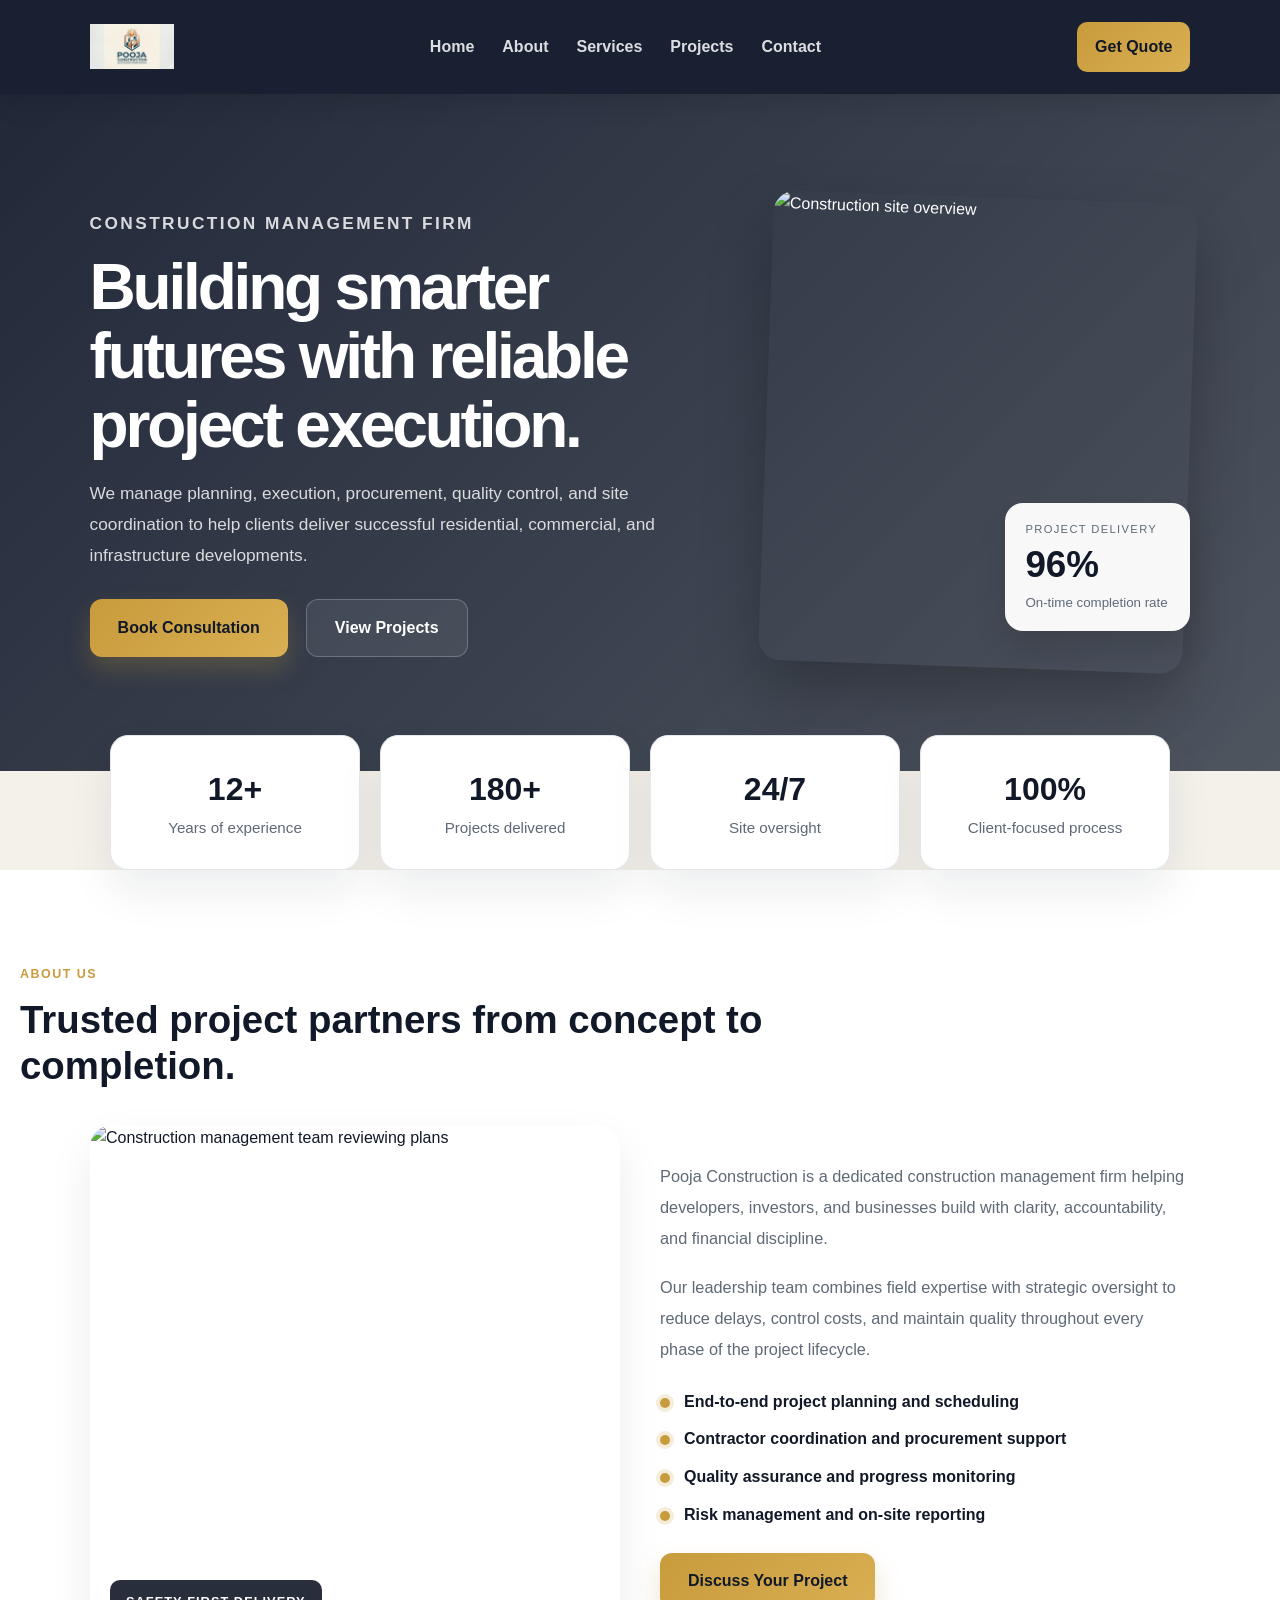
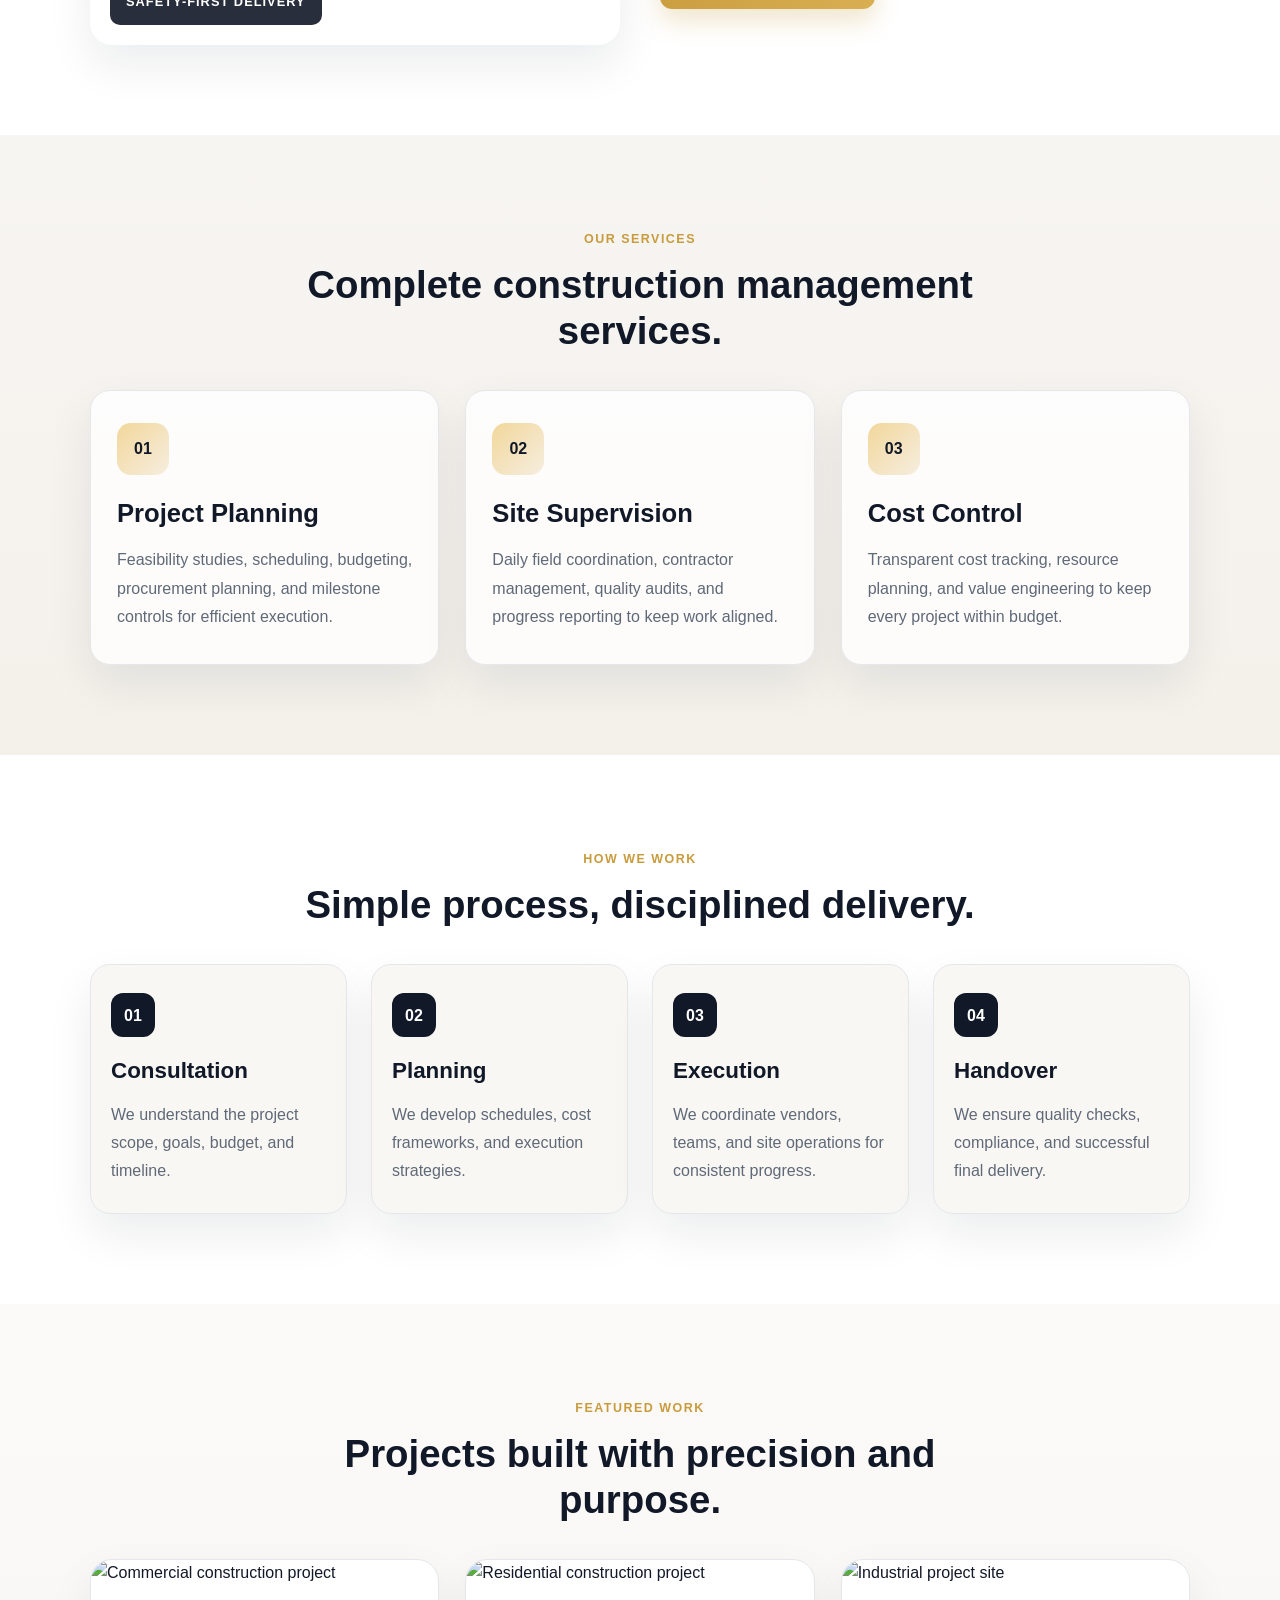
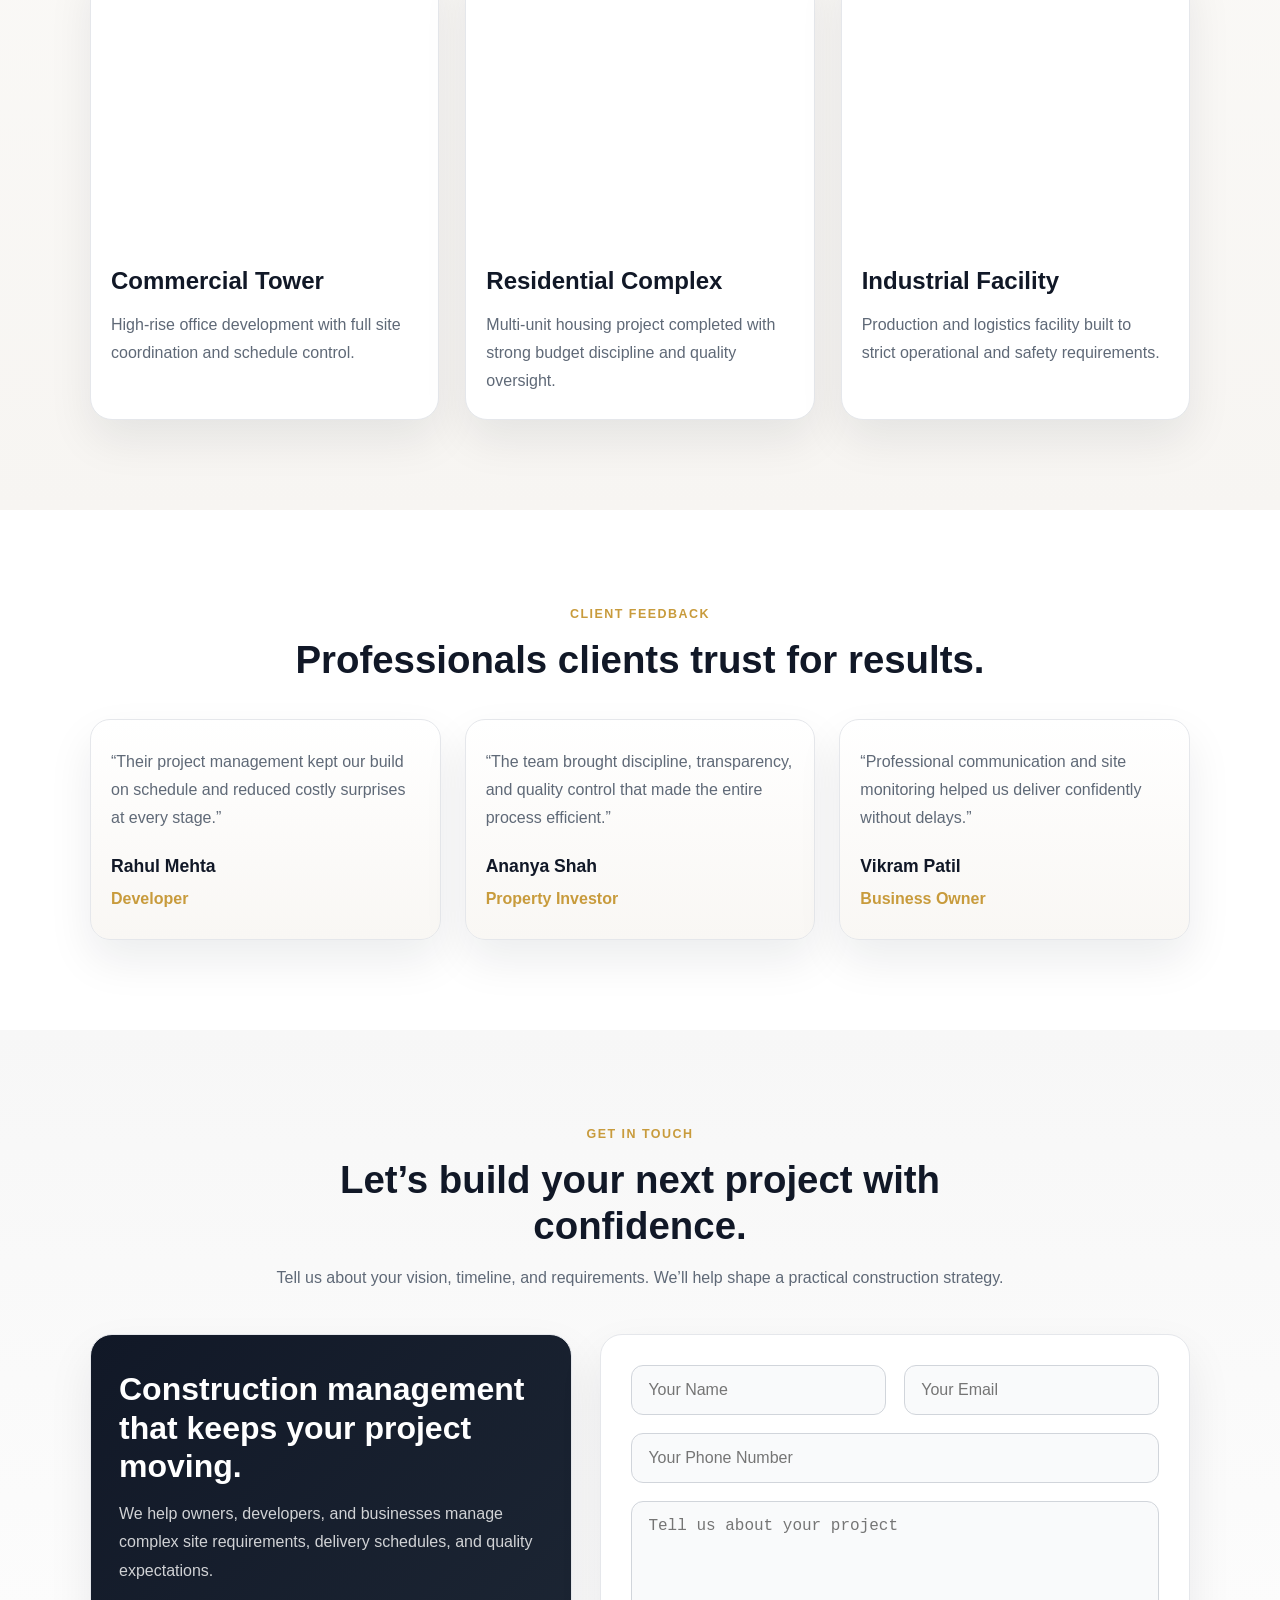
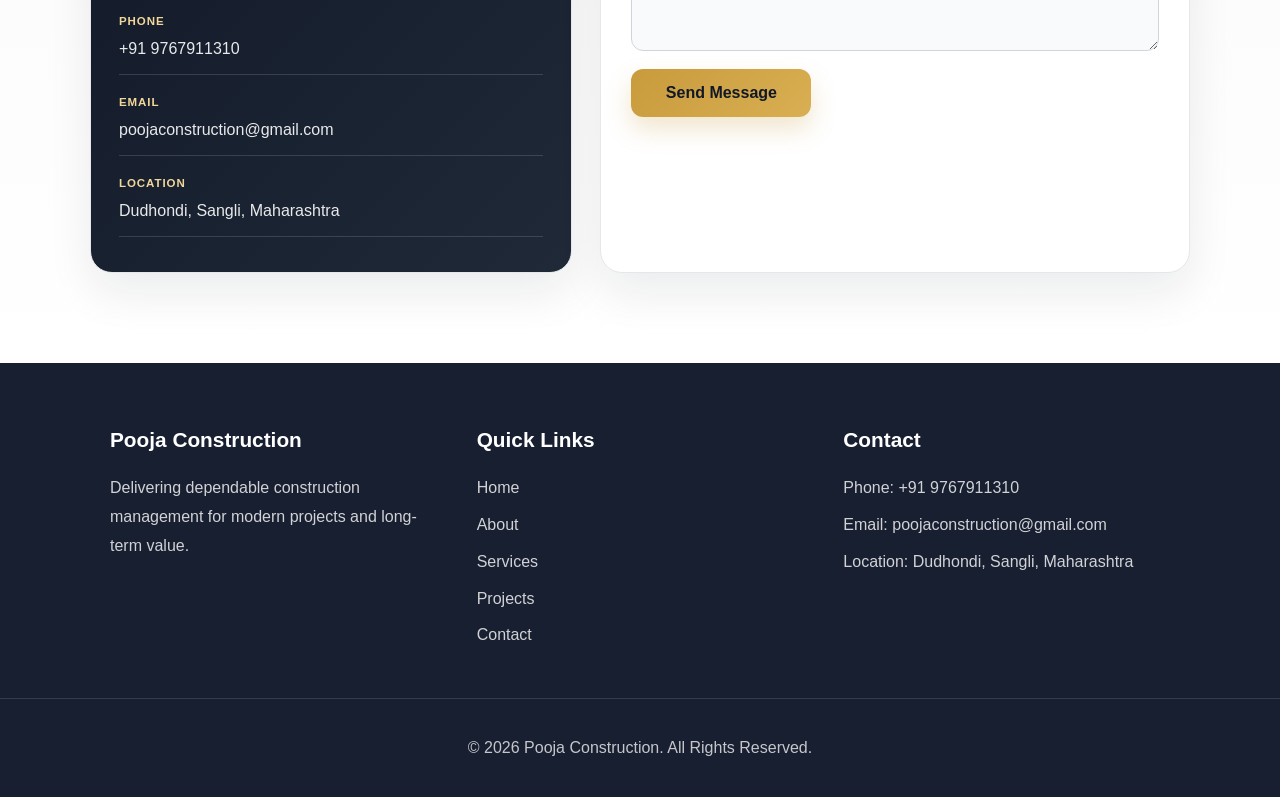
==== index.html @ 5f0987bb "intial commit" ====
<!DOCTYPE html>
<html lang="en">
<head>
    <meta charset="UTF-8">
    <meta name="viewport" content="width=device-width, initial-scale=1.0">
    <title>Pooja Construction</title>

    <link rel="stylesheet" href="css/style.css">
</head>

<body>
<header>
    <div class="logo">
    <img src="./images/logo.png" alt="Pooja Construction Logo">
</div>

    <nav>
        <a href="#home">Home</a>
        <a href="#about">About</a>  
        <a href="#services">Services</a>
        <a href="#projects">Projects</a>    
        <a href="#contact">Contact</a>
    </nav>

    <a href="#contact" class="nav-cta">Get Quote</a>
</header>

<main id="home">
    <section class="hero reveal">
        <div class="hero-content">
            <p class="eyebrow">Construction Management Firm</p>
            <h1>Building smarter futures with reliable project execution.</h1>
            <p>
                We manage planning, execution, procurement, quality control, and site coordination to help clients deliver successful residential, commercial, and infrastructure developments.
            </p>
            <div class="hero-actions">
                <a href="#contact" class="hero-button">Book Consultation</a>
                <a href="#projects" class="hero-button secondary">View Projects</a>
            </div>
        </div>

        <div class="hero-visual">
            <div class="visual-card main-card">
                <img src="https://images.unsplash.com/photo-1504307651254-35680f356dfd?auto=format&fit=crop&w=900&q=80" alt="Construction site overview">
            </div>
            <div class="visual-card floating-card">
                <span>Project Delivery</span>
                <strong>96%</strong>
                <small>On-time completion rate</small>
            </div>
        </div>
    </section>

    <section class="stats reveal">
        <div class="stat-item">
            <strong>12+</strong>
            <span>Years of experience</span>
        </div>
        <div class="stat-item">
            <strong>180+</strong>
            <span>Projects delivered</span>
        </div>
        <div class="stat-item">
            <strong>24/7</strong>
            <span>Site oversight</span>
        </div>
        <div class="stat-item">
            <strong>100%</strong>
            <span>Client-focused process</span>
        </div>
    </section>

    <section class="about reveal" id="about">
        <div class="section-heading">
            <p class="section-tag">About us</p>
            <h2>Trusted project partners from concept to completion.</h2>
        </div>

        <div class="about-grid">
            <div class="about-image">
                <img src="https://images.unsplash.com/photo-1489515217757-5fd1be406fef?auto=format&fit=crop&w=900&q=80" alt="Construction management team reviewing plans">
                <div class="badge">Safety-first delivery</div>
            </div>

            <div class="about-text">
                <p>
                    Pooja Construction is a dedicated construction management firm helping developers, investors, and businesses build with clarity, accountability, and financial discipline.
                </p>
                <p>
                    Our leadership team combines field expertise with strategic oversight to reduce delays, control costs, and maintain quality throughout every phase of the project lifecycle.
                </p>

                <ul class="feature-list">
                    <li>End-to-end project planning and scheduling</li>
                    <li>Contractor coordination and procurement support</li>
                    <li>Quality assurance and progress monitoring</li>
                    <li>Risk management and on-site reporting</li>
                </ul>

                <a href="#contact" class="about-button">Discuss Your Project</a>
            </div>
        </div>
    </section>

    <section class="services reveal" id="services">
        <div class="services-container">
            <div class="section-heading center">
                <p class="section-tag">Our services</p>
                <h2>Complete construction management services.</h2>
            </div>

            <div class="service-cards">
                <div class="service-card">
                    <div class="service-icon">01</div>
                    <h3>Project Planning</h3>
                    <p>Feasibility studies, scheduling, budgeting, procurement planning, and milestone controls for efficient execution.</p>
                </div>

                <div class="service-card">
                    <div class="service-icon">02</div>
                    <h3>Site Supervision</h3>
                    <p>Daily field coordination, contractor management, quality audits, and progress reporting to keep work aligned.</p>
                </div>

                <div class="service-card">
                    <div class="service-icon">03</div>
                    <h3>Cost Control</h3>
                    <p>Transparent cost tracking, resource planning, and value engineering to keep every project within budget.</p>
                </div>
            </div>
        </div>
    </section>

    <section class="process reveal">
        <div class="section-heading center">
            <p class="section-tag">How we work</p>
            <h2>Simple process, disciplined delivery.</h2>
        </div>

        <div class="process-grid">
            <div class="process-step">
                <span>01</span>
                <h3>Consultation</h3>
                <p>We understand the project scope, goals, budget, and timeline.</p>
            </div>
            <div class="process-step">
                <span>02</span>
                <h3>Planning</h3>
                <p>We develop schedules, cost frameworks, and execution strategies.</p>
            </div>
            <div class="process-step">
                <span>03</span>
                <h3>Execution</h3>
                <p>We coordinate vendors, teams, and site operations for consistent progress.</p>
            </div>
            <div class="process-step">
                <span>04</span>
                <h3>Handover</h3>
                <p>We ensure quality checks, compliance, and successful final delivery.</p>
            </div>
        </div>
    </section>

    <section class="projects reveal" id="projects">
        <div class="section-heading center">
            <p class="section-tag">Featured work</p>
            <h2>Projects built with precision and purpose.</h2>
        </div>

        <div class="project-grid">
            <article class="project-card">
                <img src="https://images.unsplash.com/photo-1511818966892-d7d671e672a2?auto=format&fit=crop&w=900&q=80" alt="Commercial construction project">
                <div class="project-info">
                    <h3>Commercial Tower</h3>
                    <p>High-rise office development with full site coordination and schedule control.</p>
                </div>
            </article>

            <article class="project-card">
                <img src="https://images.unsplash.com/photo-1503387762-592deb58ef4e?auto=format&fit=crop&w=900&q=80" alt="Residential construction project">
                <div class="project-info">
                    <h3>Residential Complex</h3>
                    <p>Multi-unit housing project completed with strong budget discipline and quality oversight.</p>
                </div>
            </article>

            <article class="project-card">
                <img src="https://images.unsplash.com/photo-1523217582562-09d0def993a6?auto=format&fit=crop&w=900&q=80" alt="Industrial project site">
                <div class="project-info">
                    <h3>Industrial Facility</h3>
                    <p>Production and logistics facility built to strict operational and safety requirements.</p>
                </div>
            </article>
        </div>
    </section>

    <section class="testimonials reveal">
        <div class="section-heading center">
            <p class="section-tag">Client feedback</p>
            <h2>Professionals clients trust for results.</h2>
        </div>

        <div class="testimonial-grid">
            <div class="testimonial-card">
                <p>“Their project management kept our build on schedule and reduced costly surprises at every stage.”</p>
                <h4>Rahul Mehta</h4>
                <span>Developer</span>
            </div>
            <div class="testimonial-card">
                <p>“The team brought discipline, transparency, and quality control that made the entire process efficient.”</p>
                <h4>Ananya Shah</h4>
                <span>Property Investor</span>
            </div>
            <div class="testimonial-card">
                <p>“Professional communication and site monitoring helped us deliver confidently without delays.”</p>
                <h4>Vikram Patil</h4>
                <span>Business Owner</span>
            </div>
        </div>
    </section>

    <section class="contact reveal" id="contact">
        <div class="contact-container">
            <div class="contact-header">
                <p class="section-tag">Get in touch</p>
                <h2>Let’s build your next project with confidence.</h2>
                <p class="contact-intro">
                    Tell us about your vision, timeline, and requirements. We’ll help shape a practical construction strategy.
                </p>
            </div>

            <div class="contact-wrap">
                <div class="contact-info">
                    <h3>Construction management that keeps your project moving.</h3>
                    <p>We help owners, developers, and businesses manage complex site requirements, delivery schedules, and quality expectations.</p>

                    <ul class="contact-details">
                        <li><span>Phone</span> +91 9767911310</li>
                        <li><span>Email</span> poojaconstruction@gmail.com</li>
                        <li><span>Location</span> Dudhondi, Sangli, Maharashtra</li>
                    </ul>
                </div>

                <form class="contact-form" id="contactForm">
                    <div class="field-row">
                        <input type="text" placeholder="Your Name" required>
                        <input type="email" placeholder="Your Email" required>
                    </div>

                    <input type="tel" placeholder="Your Phone Number" required>
                    <textarea placeholder="Tell us about your project" rows="6" required></textarea>
                    <button type="submit">Send Message</button>
                </form>
            </div>
        </div>
    </section>
</main>

<footer>
    <div class="footer-container">
        <div class="footer-section">
            <h3>Pooja Construction</h3>
            <p>Delivering dependable construction management for modern projects and long-term value.</p>
        </div>

        <div class="footer-section">
            <h3>Quick Links</h3>
            <a href="#home">Home</a>
            <a href="#about">About</a>
            <a href="#services">Services</a>
            <a href="#projects">Projects</a>
            <a href="#contact">Contact</a>
        </div>

        <div class="footer-section">
            <h3>Contact</h3>
            <p>Phone: +91 9767911310</p>
            <p>Email: poojaconstruction@gmail.com</p>
            <p>Location: Dudhondi, Sangli, Maharashtra</p>
        </div>
    </div>

    <div class="footer-bottom">
        <p>© 2026 Pooja Construction. All Rights Reserved.</p>
    </div>
</footer>
</body>
<script src="js/script.js"></script>
</html>
---- css/style.css ----
:root {
    --bg: #f4f1eb;
    --panel: #ffffff;
    --dark: #111827;
    --dark-2: #1f2937;
    --muted: #5f6977;
    --line: #e5e7eb;
    --gold: #c89b3c;
    --gold-soft: #f2d79b;
    --shadow: 0 20px 45px rgba(15, 23, 42, 0.08);
}

* {
    box-sizing: border-box;
}

html {
    scroll-behavior: smooth;
}

body {
    margin: 0;
    font-family: "Segoe UI", Arial, sans-serif;
    background: var(--bg);
    color: var(--dark);
    line-height: 1.6;
}

a {
    text-decoration: none;
    transition: all 0.2s ease;
}

img {
    max-width: 100%;
    display: block;
}

header {
    display: flex;
    justify-content: space-between;
    align-items: center;
    padding: 22px 7%;
    background: rgba(15, 23, 42, 0.96);
    position: sticky;
    top: 0;
    z-index: 99;
    box-shadow: 0 8px 25px rgba(0, 0, 0, 0.12);
}

.logo {
    display: flex;
    align-items: center;
    gap: 12px;
    color: #fff;
    font-size: clamp(1.2rem, 2vw, 2rem);
    font-weight: 800;
    letter-spacing: 0.04em;
}

.logo-mark {
    display: inline-flex;
    align-items: center;
    justify-content: center;
    width: 42px;
    height: 42px;
    border-radius: 12px;
    background: linear-gradient(135deg, var(--gold), #d9af53);
    color: #111827;
    font-size: 0.85rem;
    font-weight: 800;
}

nav {
    display: flex;
    align-items: center;
    gap: 28px;
}

nav a {
    color: rgba(255, 255, 255, 0.85);
    font-weight: 600;
}

nav a:hover {
    color: var(--gold-soft);
}

.nav-cta {
    display: inline-flex;
    align-items: center;
    justify-content: center;
    background: linear-gradient(135deg, var(--gold), #d9af53);
    color: #111827;
    border-radius: 10px;
    padding: 12px 18px;
    font-weight: 700;
}

main {
    padding: 0;
}

section {
    padding: 90px 20px;
}

.hero {
    display: grid;
    grid-template-columns: 1.2fr 0.8fr;
    align-items: center;
    gap: 40px;
    min-height: 620px;
    background: linear-gradient(135deg, rgba(15, 23, 42, 0.92), rgba(31, 41, 55, 0.78)),
        url("https://images.unsplash.com/photo-1504307651254-35680f356dfd?auto=format&fit=crop&w=1600&q=80") center/cover no-repeat;
    color: #fff;
    padding: 90px 7%;
}

.hero-content {
    max-width: 760px;
    padding: 24px 0;
}

.eyebrow {
    margin: 0 0 14px;
    color: var(--gold-soft);
    font-size: 0.8rem;
    font-weight: 700;
    letter-spacing: 0.14em;
    text-transform: uppercase;
}

.hero h1 {
    font-size: clamp(2.7rem, 5vw, 5rem);
    margin: 0 0 18px;
    line-height: 1.08;
    letter-spacing: -0.05em;
}

.hero p {
    font-size: 1.08rem;
    line-height: 1.8;
    color: rgba(255, 255, 255, 0.82);
    max-width: 650px;
}

.hero-actions {
    display: flex;
    flex-wrap: wrap;
    gap: 18px;
    margin-top: 28px;
}

.hero-button,
.about-button,
.contact-form button {
    display: inline-flex;
    align-items: center;
    justify-content: center;
    background: linear-gradient(135deg, var(--gold) 0%, #d9af53 100%);
    color: #111827;
    padding: 15px 28px;
    border-radius: 12px;
    font-weight: 700;
    box-shadow: 0 12px 24px rgba(200, 155, 60, 0.25);
}

.hero-button.secondary {
    background: rgba(255, 255, 255, 0.08);
    color: #fff;
    border: 1px solid rgba(255, 255, 255, 0.22);
    box-shadow: none;
}

.hero-button:hover,
.about-button:hover,
.contact-form button:hover {
    transform: translateY(-1px);
    filter: brightness(1.02);
}

.hero-visual {
    position: relative;
    min-height: 420px;
    display: flex;
    align-items: center;
    justify-content: center;
}

.visual-card {
    border-radius: 22px;
    overflow: hidden;
    box-shadow: 0 30px 60px rgba(0, 0, 0, 0.25);
}

.main-card {
    width: min(100%, 480px);
    transform: rotate(2deg);
}

.main-card img {
    height: 470px;
    width: 100%;
    object-fit: cover;
}

.floating-card {
    position: absolute;
    right: 0;
    bottom: 36px;
    background: rgba(255, 255, 255, 0.96);
    color: var(--dark);
    padding: 18px 20px;
    border-radius: 18px;
    display: flex;
    flex-direction: column;
    min-width: 185px;
    box-shadow: 0 20px 30px rgba(0, 0, 0, 0.12);
}

.floating-card span {
    font-size: 0.7rem;
    text-transform: uppercase;
    letter-spacing: 0.12em;
    color: var(--muted);
}

.floating-card strong {
    font-size: 2.3rem;
    line-height: 1;
    margin: 8px 0;
}

.floating-card small {
    color: var(--muted);
}

.stats {
    display: grid;
    grid-template-columns: repeat(4, minmax(0, 1fr));
    gap: 20px;
    max-width: 1100px;
    margin: -36px auto 0;
    padding: 0 20px;
    position: relative;
    z-index: 1;
}

.stat-item {
    background: #fff;
    border: 1px solid var(--line);
    border-radius: 18px;
    padding: 28px 18px;
    text-align: center;
    box-shadow: var(--shadow);
}

.stat-item strong {
    display: block;
    font-size: 2rem;
    color: var(--dark);
}

.stat-item span {
    color: var(--muted);
    font-size: 0.95rem;
}

.section-heading {
    max-width: 760px;
    margin-bottom: 36px;
}

.section-heading.center {
    margin-left: auto;
    margin-right: auto;
    text-align: center;
}

.section-tag {
    display: inline-block;
    margin: 0 0 12px;
    color: var(--gold);
    font-size: 0.78rem;
    letter-spacing: 0.12em;
    text-transform: uppercase;
    font-weight: 700;
}

.section-heading h2,
.about h2,
.services h2,
.contact h2 {
    font-size: clamp(2rem, 3vw, 3rem);
    margin: 0;
    line-height: 1.2;
}

.about {
    background: #fff;
}

.about-grid {
    max-width: 1100px;
    margin: auto;
    display: grid;
    grid-template-columns: 1fr 1fr;
    gap: 40px;
    align-items: center;
}

.about-image {
    position: relative;
}

.about-image img {
    height: 520px;
    width: 100%;
    object-fit: cover;
    border-radius: 22px;
    box-shadow: var(--shadow);
}

.badge {
    position: absolute;
    left: 20px;
    bottom: 20px;
    background: rgba(17, 24, 39, 0.9);
    color: #fff;
    padding: 12px 16px;
    border-radius: 10px;
    font-size: 0.8rem;
    font-weight: 700;
    letter-spacing: 0.08em;
    text-transform: uppercase;
}

.about-text p {
    color: var(--muted);
    font-size: 1.02rem;
    line-height: 1.9;
    margin: 0 0 18px;
}

.feature-list {
    list-style: none;
    padding: 0;
    margin: 24px 0 26px;
    display: grid;
    gap: 12px;
}

.feature-list li {
    position: relative;
    padding-left: 24px;
    color: var(--dark);
    font-weight: 600;
}

.feature-list li::before {
    content: "";
    position: absolute;
    left: 0;
    top: 9px;
    width: 10px;
    height: 10px;
    border-radius: 50%;
    background: var(--gold);
    box-shadow: 0 0 0 4px rgba(200, 155, 60, 0.18);
}

.services {
    background: linear-gradient(180deg, #f7f5f2 0%, #f4f1eb 100%);
}

.services-container {
    max-width: 1100px;
    margin: auto;
}

.service-cards {
    display: grid;
    grid-template-columns: repeat(3, minmax(0, 1fr));
    gap: 26px;
    margin-top: 28px;
}

.service-card {
    background: rgba(255, 255, 255, 0.8);
    padding: 32px 26px;
    border: 1px solid var(--line);
    border-radius: 20px;
    box-shadow: var(--shadow);
    transition: transform 0.25s ease, box-shadow 0.25s ease;
}

.service-card:hover {
    transform: translateY(-6px);
    box-shadow: 0 24px 38px rgba(17, 24, 39, 0.12);
}

.service-icon {
    display: inline-flex;
    align-items: center;
    justify-content: center;
    width: 52px;
    height: 52px;
    border-radius: 14px;
    background: linear-gradient(135deg, var(--gold-soft), rgba(200, 155, 60, 0.15));
    color: var(--dark);
    font-weight: 800;
    margin-bottom: 18px;
}

.service-card h3 {
    font-size: 1.6rem;
    margin: 0 0 12px;
}

.service-card p {
    margin: 0;
    color: var(--muted);
    line-height: 1.8;
}

.process,
.testimonials {
    background: #fff;
}

.process-grid,
.testimonial-grid {
    max-width: 1100px;
    margin: 0 auto;
    display: grid;
    grid-template-columns: repeat(4, minmax(0, 1fr));
    gap: 24px;
}

.process-step,
.testimonial-card {
    background: #f9f7f4;
    border: 1px solid var(--line);
    border-radius: 20px;
    padding: 28px 20px;
    box-shadow: var(--shadow);
}

.process-step span {
    display: inline-flex;
    width: 44px;
    height: 44px;
    border-radius: 12px;
    align-items: center;
    justify-content: center;
    background: var(--dark);
    color: #fff;
    font-weight: 800;
    margin-bottom: 16px;
}

.process-step h3 {
    margin: 0 0 12px;
    font-size: 1.4rem;
}

.process-step p,
.testimonial-card p,
.project-info p {
    margin: 0;
    color: var(--muted);
    line-height: 1.75;
}

.projects {
    background: linear-gradient(180deg, #fbfaf8 0%, #f7f5f2 100%);
}

.project-grid {
    max-width: 1100px;
    margin: 0 auto;
    display: grid;
    grid-template-columns: repeat(3, minmax(0, 1fr));
    gap: 26px;
}

.project-card {
    overflow: hidden;
    background: #fff;
    border-radius: 22px;
    border: 1px solid var(--line);
    box-shadow: var(--shadow);
}

.project-card img {
    width: 100%;
    height: 280px;
    object-fit: cover;
}

.project-info {
    padding: 22px 20px 24px;
}

.project-info h3 {
    margin: 0 0 10px;
    font-size: 1.5rem;
}

.testimonial-grid {
    grid-template-columns: repeat(3, minmax(0, 1fr));
}

.testimonial-card {
    background: linear-gradient(180deg, #fff 0%, #f9f7f4 100%);
}

.testimonial-card h4 {
    margin: 20px 0 6px;
    font-size: 1.1rem;
}

.testimonial-card span {
    color: var(--gold);
    font-weight: 700;
}

.contact {
    background: linear-gradient(180deg, #f7f7f7 0%, #ffffff 100%);
}

.contact-container {
    max-width: 1100px;
    margin: auto;
}

.contact-header {
    text-align: center;
    max-width: 760px;
    margin: 0 auto 42px;
}

.contact-intro {
    color: var(--muted);
    line-height: 1.8;
    margin-top: 14px;
}

.contact-wrap {
    display: grid;
    grid-template-columns: 0.9fr 1.1fr;
    gap: 28px;
    align-items: stretch;
}

.contact-info,
.contact-form {
    background: var(--panel);
    border: 1px solid var(--line);
    border-radius: 22px;
    box-shadow: var(--shadow);
}

.contact-info {
    padding: 35px 28px;
    background: linear-gradient(135deg, var(--dark) 0%, var(--dark-2) 100%);
    color: #fff;
}

.contact-info h3 {
    margin: 0 0 14px;
    font-size: 2rem;
    line-height: 1.2;
}

.contact-info p {
    color: rgba(255, 255, 255, 0.8);
    line-height: 1.8;
    margin: 0 0 26px;
}

.contact-details {
    list-style: none;
    padding: 0;
    margin: 0;
    display: flex;
    flex-direction: column;
    gap: 18px;
}

.contact-details li {
    display: flex;
    flex-direction: column;
    gap: 6px;
    padding-bottom: 12px;
    border-bottom: 1px solid rgba(255, 255, 255, 0.14);
    color: rgba(255, 255, 255, 0.9);
}

.contact-details span {
    font-size: 0.72rem;
    letter-spacing: 0.08em;
    text-transform: uppercase;
    color: var(--gold-soft);
    font-weight: 700;
}

.contact-form {
    display: flex;
    flex-direction: column;
    gap: 18px;
    padding: 30px;
}

.field-row {
    display: grid;
    grid-template-columns: repeat(2, minmax(0, 1fr));
    gap: 18px;
}

.contact-form input,
.contact-form textarea {
    width: 100%;
    padding: 15px 16px;
    border: 1px solid #d1d5db;
    border-radius: 12px;
    font-size: 1rem;
    background: #f9fafb;
    color: var(--dark);
    transition: border-color 0.2s ease, box-shadow 0.2s ease;
}

.contact-form input:focus,
.contact-form textarea:focus {
    outline: none;
    border-color: var(--gold);
    box-shadow: 0 0 0 4px rgba(200, 155, 60, 0.12);
    background:#fff;
}

.contact-form textarea {
    min-height: 150px;
    resize: vertical;
}

.contact-form button {
    width: fit-content;
    min-width: 180px;
    border: none;
    cursor: pointer;
    font-size: 1rem;
}

footer {
    background: rgba(15, 23, 42, 0.96);
    color: #fff;
    padding-top: 60px;
}

.footer-container {
    max-width: 1100px;
    margin: auto;
    padding: 0 20px 40px;
    display: flex;
    justify-content: space-between;
    gap: 40px;
}

.footer-section {
    flex: 1;
}

.footer-section h3 {
    margin: 0 0 18px;
    font-size: 1.3rem;
}

.footer-section p,
.footer-section a {
    color: rgba(255, 255, 255, 0.8);
    line-height: 1.8;
    margin: 0 0 8px;
}

.footer-section a {
    display: block;
}

.footer-section a:hover {
    color: var(--gold-soft);
}

.footer-bottom {
    text-align: center;
    border-top: 1px solid rgba(255, 255, 255, 0.12);
    padding: 20px 15px;
    color: rgba(255, 255, 255, 0.75);
}

.logo img {
    width: 170px;
    height: auto;
    display: block;
}

.page-hero {
    min-height: 440px;
    display: flex;
    align-items: center;
    justify-content: center;
    text-align: center;
    padding: 90px 20px;
    background: linear-gradient(135deg, rgba(15, 23, 42, 0.9), rgba(31, 41, 55, 0.8)),
        url("https://images.unsplash.com/photo-1504307651254-35680f356dfd?auto=format&fit=crop&w=1600&q=80") center/cover no-repeat;
    color: #fff;
}

.page-hero-content {
    max-width: 760px;
}

.page-hero-content h1 {
    font-size: clamp(2.3rem, 4vw, 4rem);
    line-height: 1.12;
    margin: 0 0 16px;
}

.page-hero-content p {
    color: rgba(255, 255, 255, 0.8);
    font-size: 1.05rem;
    line-height: 1.8;
}

.page-section {
    padding: 90px 20px;
    background: #fff;
}

.alt-section {
    background: linear-gradient(180deg, #f7f5f2 0%, #f4f1eb 100%);
}

.page-grid {
    max-width: 1100px;
    margin: 0 auto;
    display: grid;
    grid-template-columns: 1fr 1fr;
    gap: 40px;
    align-items: center;
}

.page-image-wrap img {
    width: 100%;
    height: 480px;
    object-fit: cover;
    border-radius: 22px;
    box-shadow: var(--shadow);
}

.page-copy h2 {
    font-size: clamp(2rem, 3vw, 2.8rem);
    margin: 0 0 16px;
}

.page-copy p {
    color: var(--muted);
    line-height: 1.8;
    margin-bottom: 20px;
}

.value-grid {
    max-width: 1100px;
    margin: 0 auto;
    display: grid;
    grid-template-columns: repeat(4, minmax(0, 1fr));
    gap: 24px;
}

.value-card {
    background: rgba(255, 255, 255, 0.9);
    border: 1px solid var(--line);
    border-radius: 18px;
    padding: 28px 20px;
    box-shadow: var(--shadow);
}

.value-card h3 {
    margin-top: 0;
    margin-bottom: 12px;
    font-size: 1.4rem;
}

.value-card p {
    margin: 0;
    color: var(--muted);
    line-height: 1.8;
}

.mission-box {
    max-width: 900px;
    margin: 0 auto;
    background: #f9f7f4;
    border: 1px solid var(--line);
    border-radius: 20px;
    padding: 30px 24px;
    box-shadow: var(--shadow);
}

.mission-box p {
    margin: 0;
    color: var(--muted);
    line-height: 1.9;
    font-size: 1.05rem;
}

.service-page-cards {
    grid-template-columns: repeat(3, minmax(0, 1fr));
}

.contact-page-wrap {
    max-width: 1100px;
    margin: 0 auto;
}

.reveal {
    opacity: 0;
    transform: translateY(24px);
    transition: opacity 0.7s ease, transform 0.7s ease;
}

.reveal.visible {
    opacity: 1;
    transform: translateY(0);
}

@media (max-width: 1000px) {
    .hero {
        grid-template-columns: 1fr;
        text-align: center;
    }

    .hero-content {
        margin: 0 auto;
    }

    .hero-actions {
        justify-content: center;
    }

    .stats,
    .process-grid,
    .project-grid,
    .testimonial-grid,
    .service-cards,
    .about-grid,
    .contact-wrap {
        grid-template-columns: 1fr 1fr;
    }
}

@media (max-width: 768px) {
    header {
        flex-wrap: wrap;
        justify-content: center;
        gap: 14px;
        padding: 18px 20px;
    }

    nav {
        flex-wrap: wrap;
        justify-content: center;
        gap: 12px 18px;
    }

    .hero {
        min-height: 480px;
        padding-top: 70px;
        padding-bottom: 70px;
    }

    .main-card img {
        height: 340px;
    }

    .stats,
    .process-grid,
    .project-grid,
    .testimonial-grid,
    .service-cards,
    .about-grid,
    .contact-wrap,
    .field-row {
        grid-template-columns: 1fr;
    }

    .contact-info,
    .contact-form {
        padding: 22px 18px;
    }

    .footer-container {
        flex-direction: column;
        text-align: center;
    }
}
.logo img {
    height: 45px;
    width: auto;
    display: block;
}
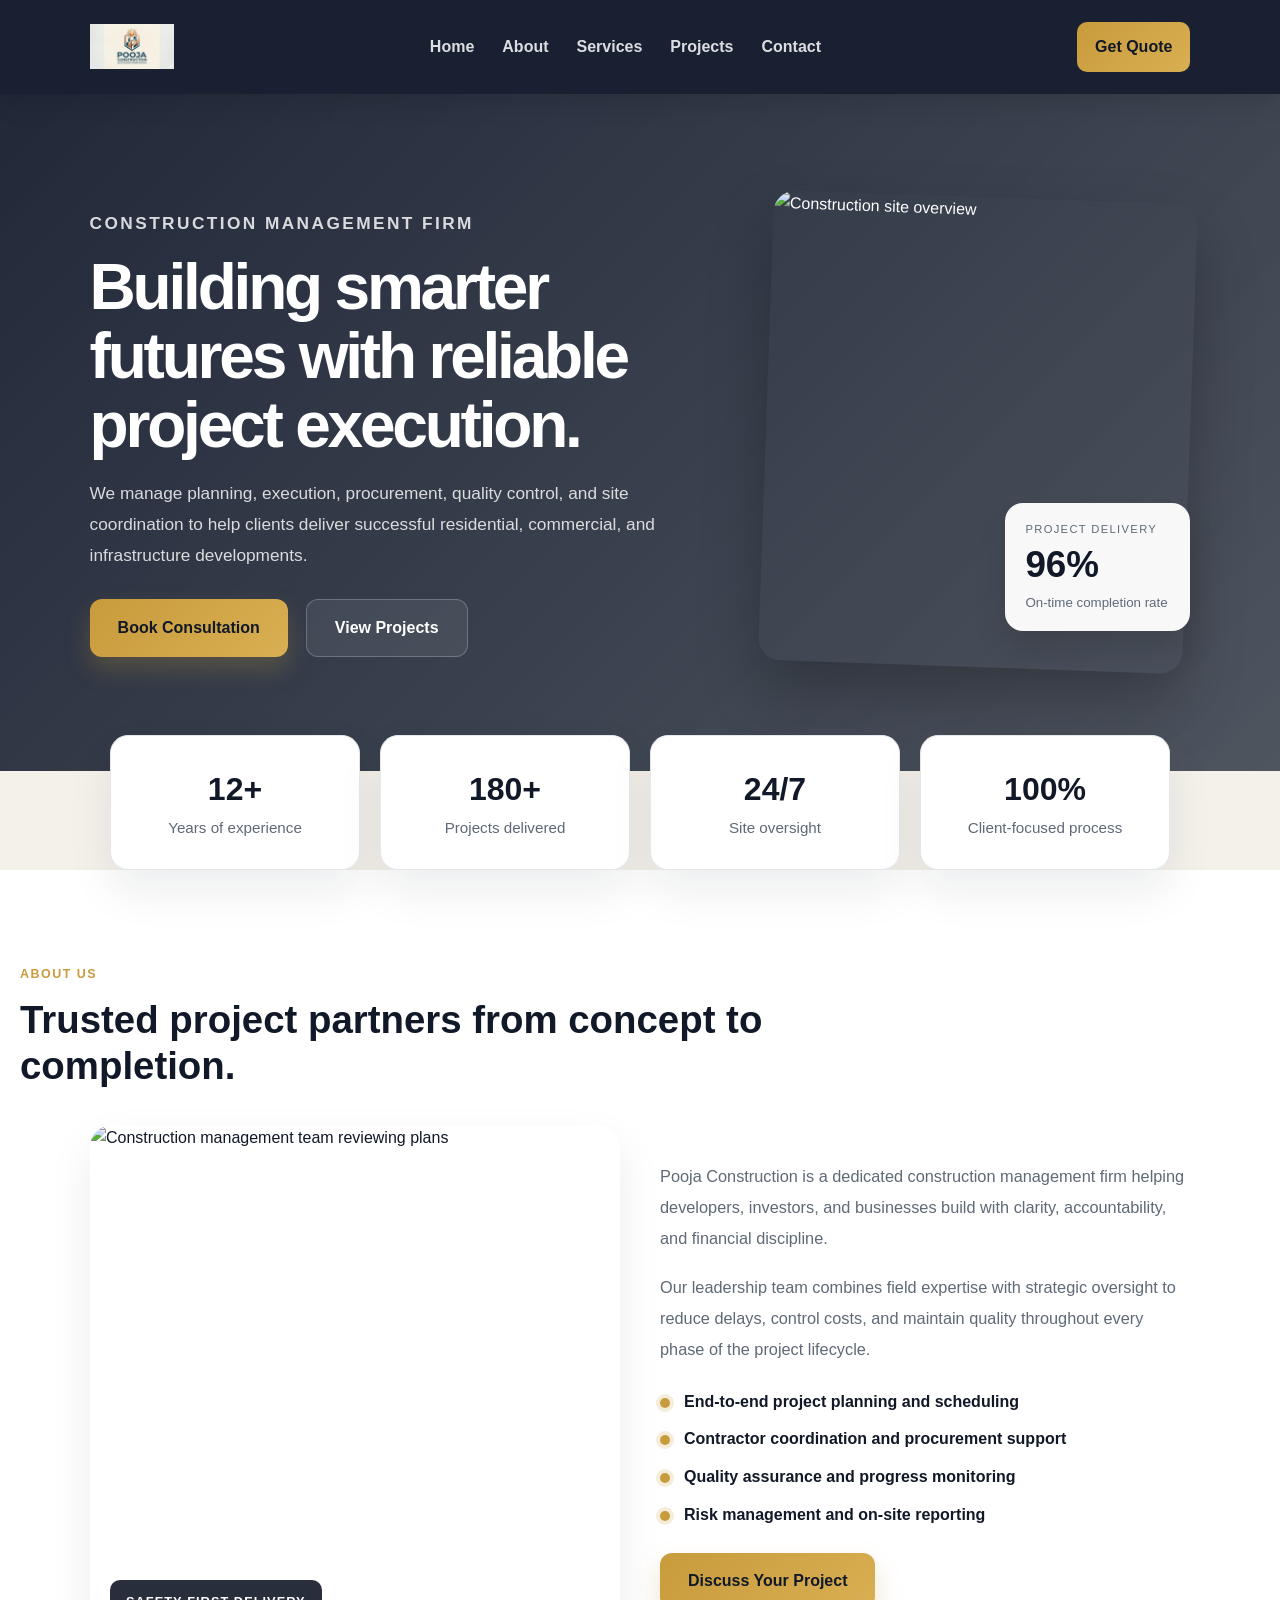
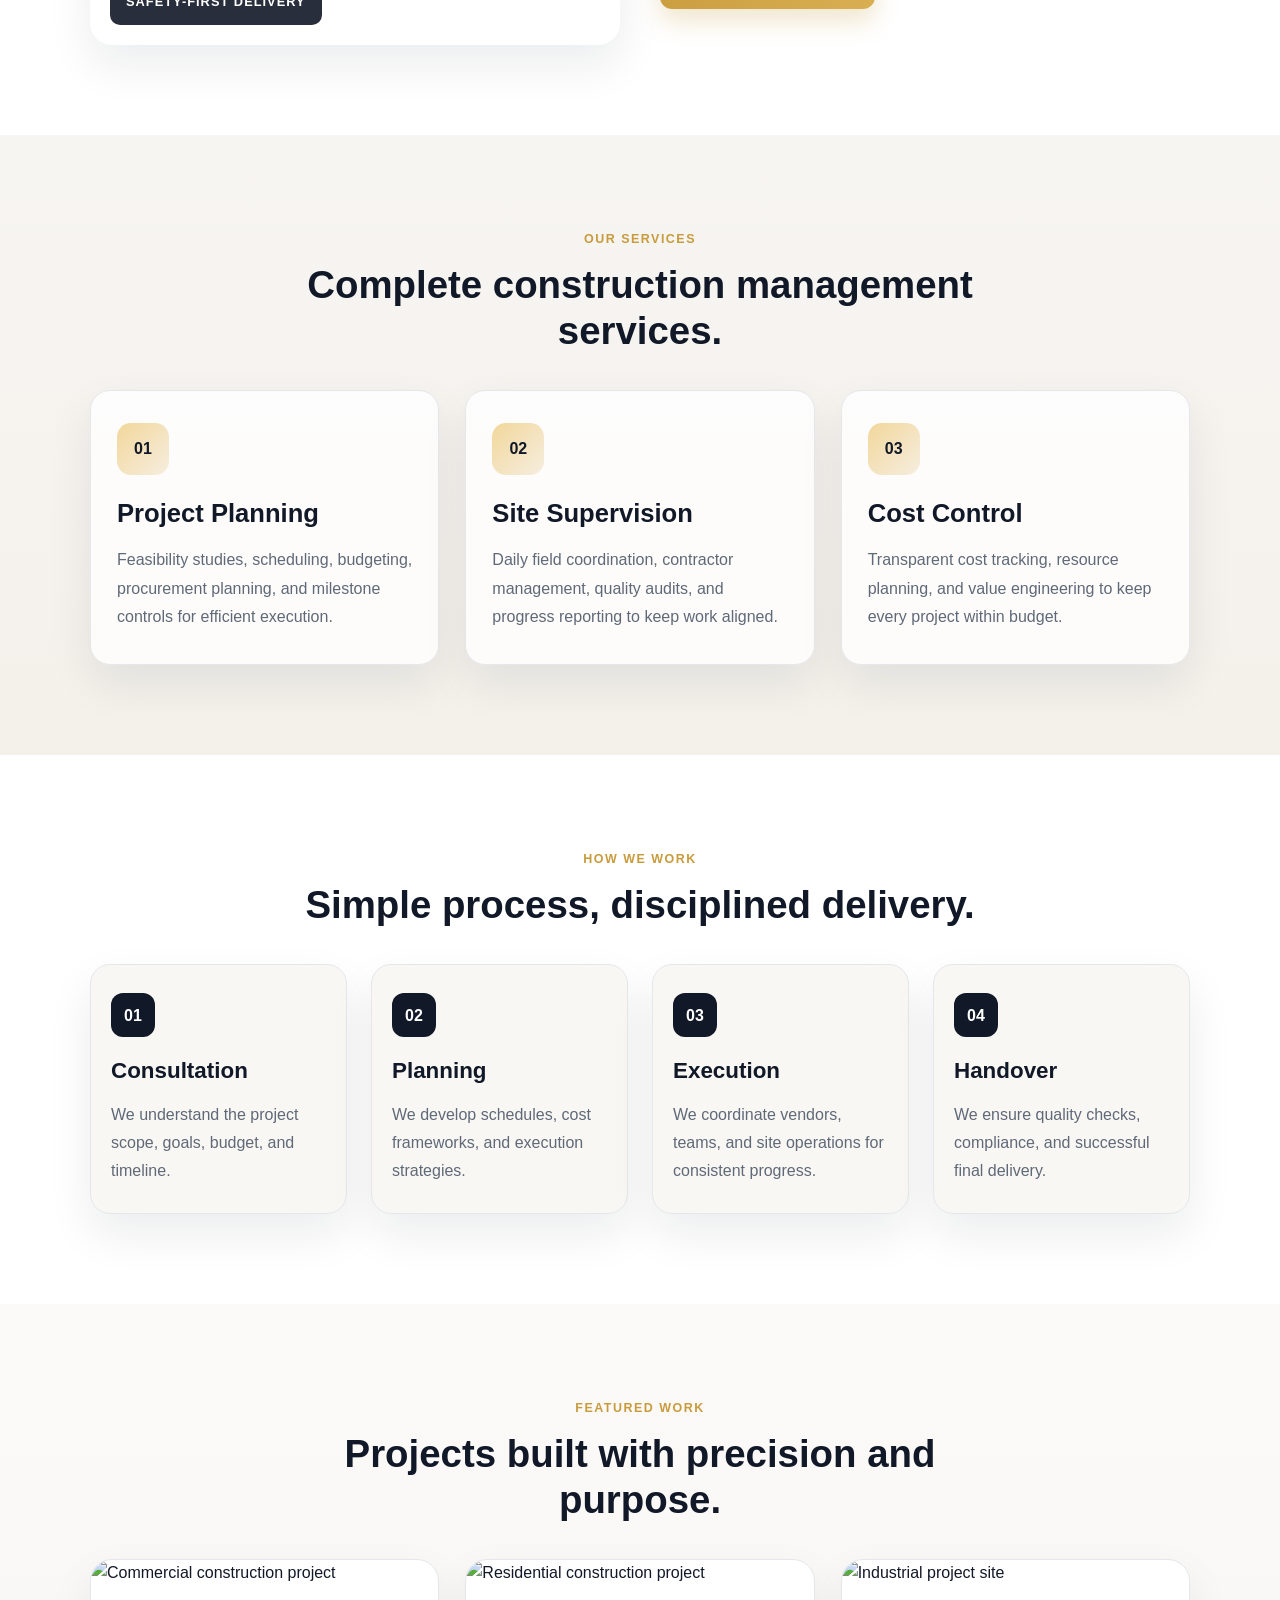
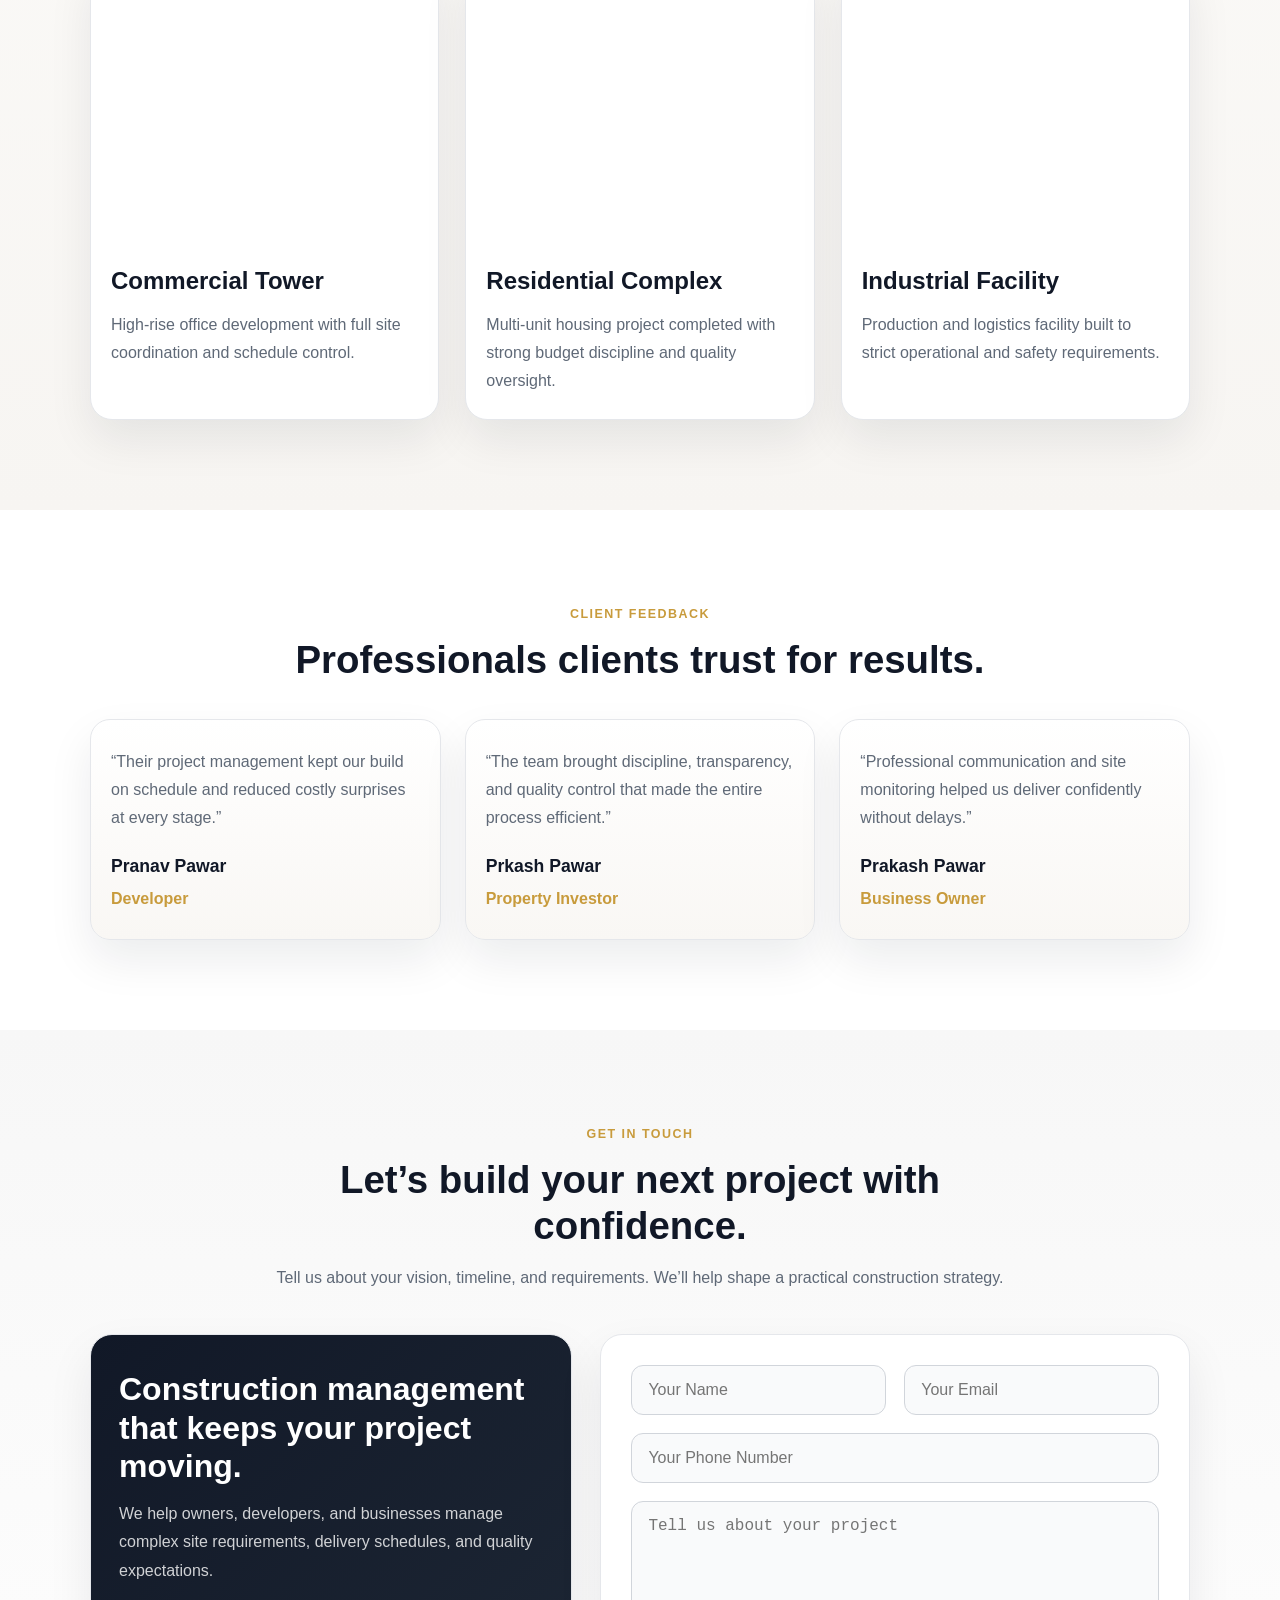
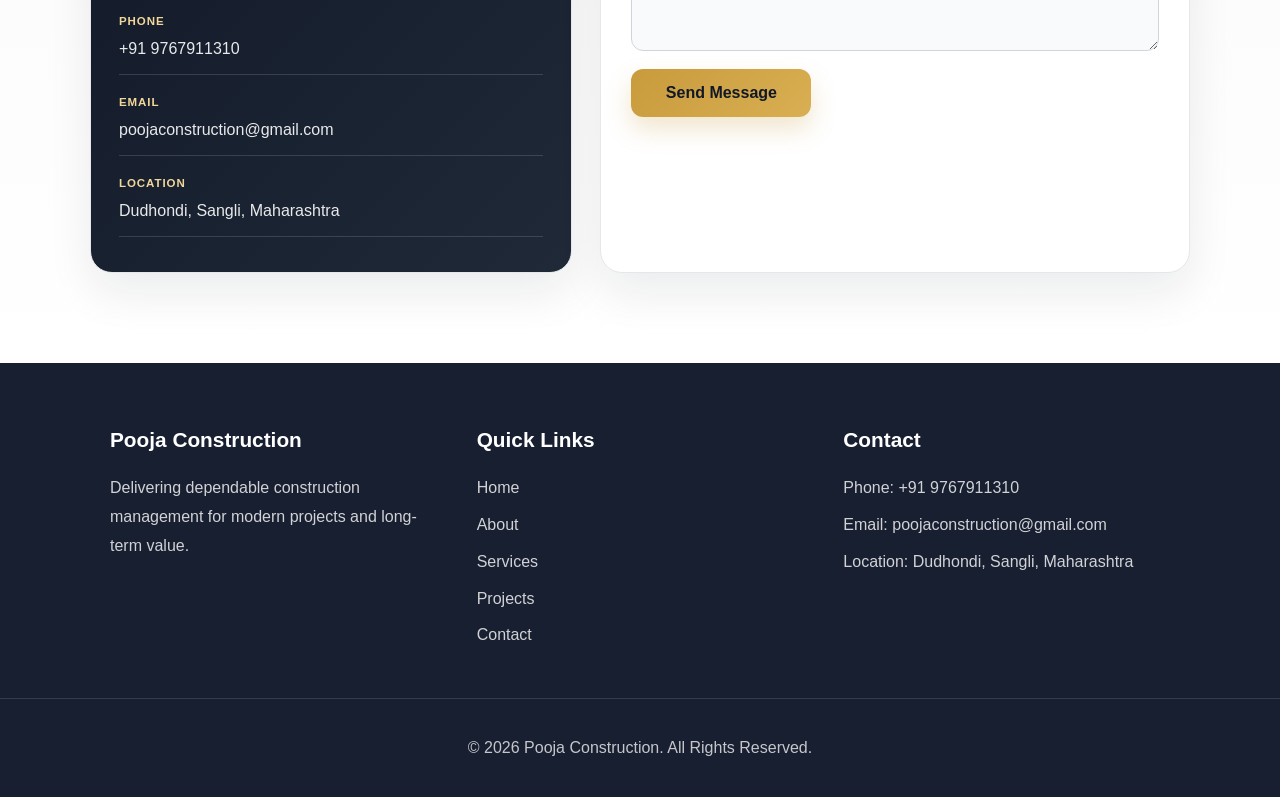
==== commit d43578be: "Merge branch 'main' of https://github.com/amol82/Pooja-Construction" ====
--- a/index.html
+++ b/index.html
@@ -5,6 +5,7 @@
     <meta name="viewport" content="width=device-width, initial-scale=1.0">
     <title>Pooja Construction</title>
 
+    <link rel="icon" href="./images/logo.png" type="image/png">
     <link rel="stylesheet" href="css/style.css">
 </head>
 
@@ -203,17 +204,17 @@
         <div class="testimonial-grid">
             <div class="testimonial-card">
                 <p>“Their project management kept our build on schedule and reduced costly surprises at every stage.”</p>
-                <h4>Rahul Mehta</h4>
+                <h4>Pranav Pawar</h4>
                 <span>Developer</span>
             </div>
             <div class="testimonial-card">
                 <p>“The team brought discipline, transparency, and quality control that made the entire process efficient.”</p>
-                <h4>Ananya Shah</h4>
+                <h4>Prkash Pawar</h4>
                 <span>Property Investor</span>
             </div>
             <div class="testimonial-card">
                 <p>“Professional communication and site monitoring helped us deliver confidently without delays.”</p>
-                <h4>Vikram Patil</h4>
+                <h4>Prakash Pawar</h4>
                 <span>Business Owner</span>
             </div>
         </div>
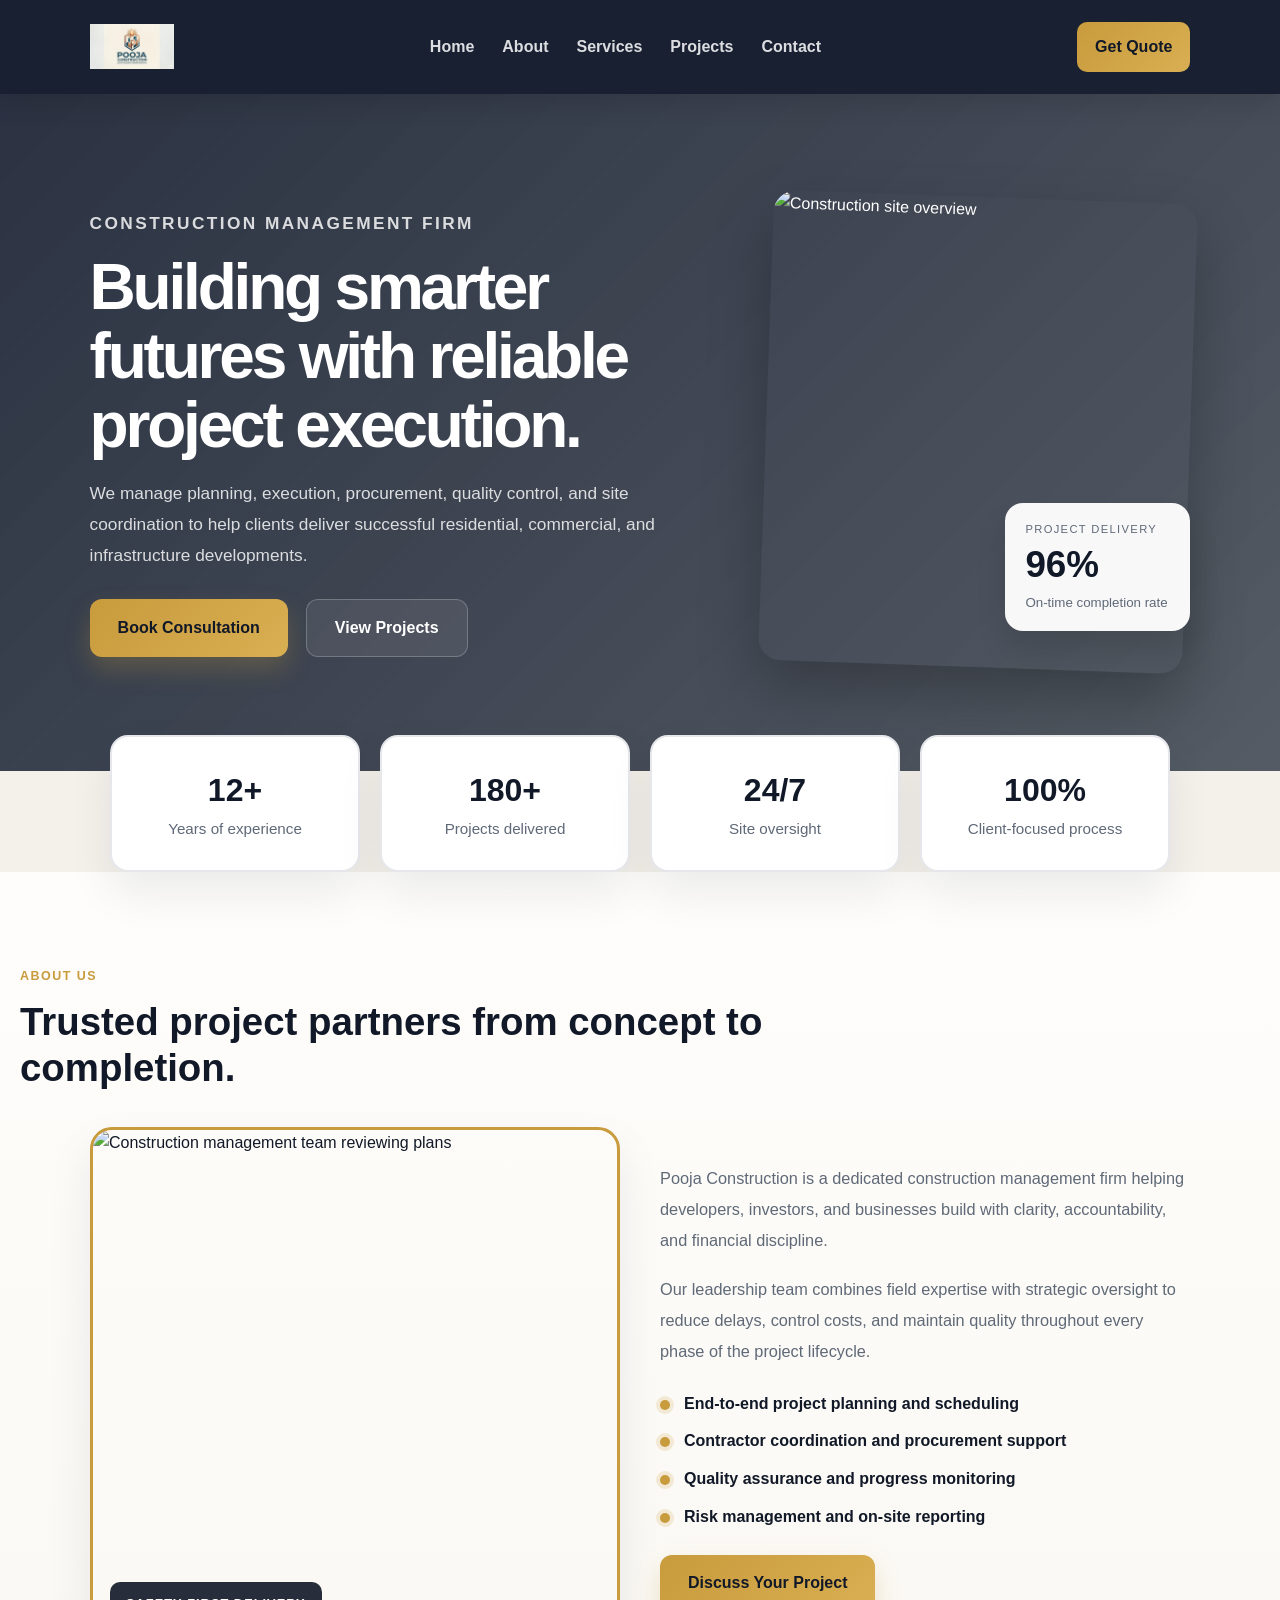
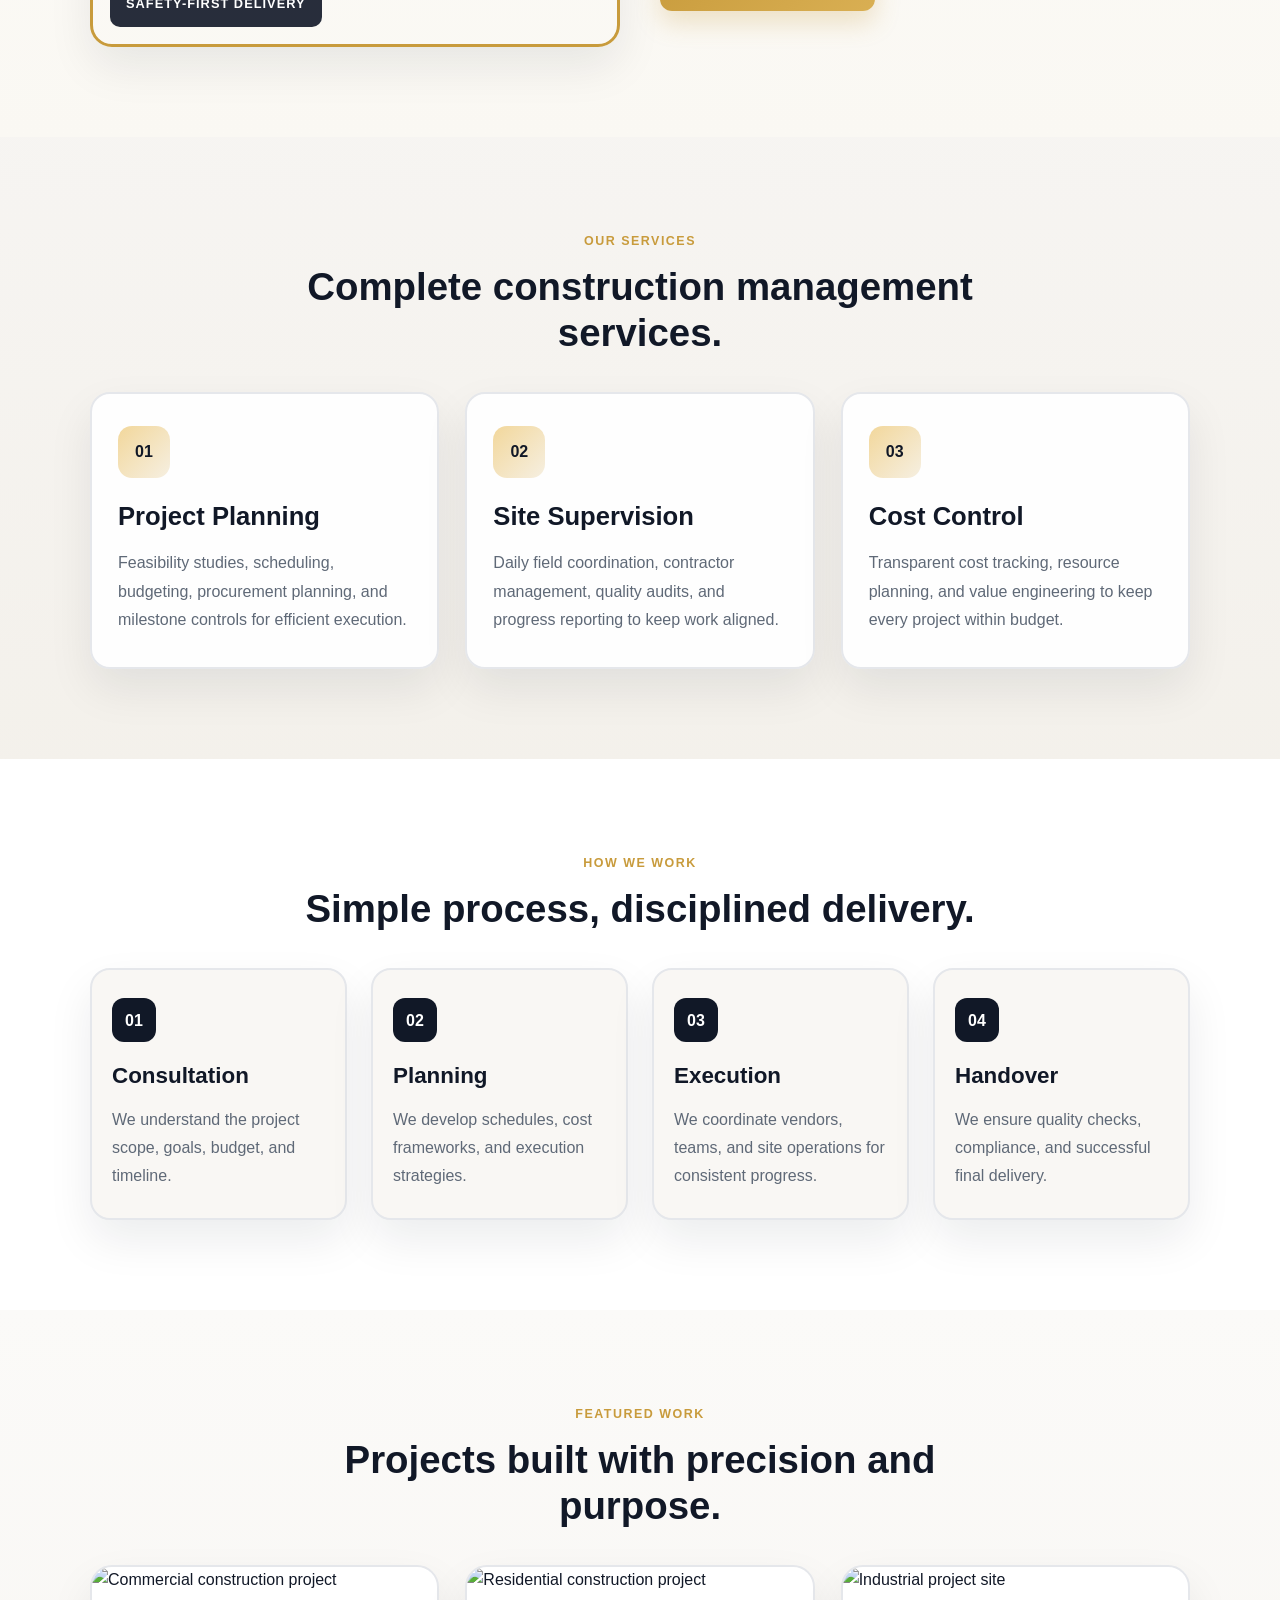
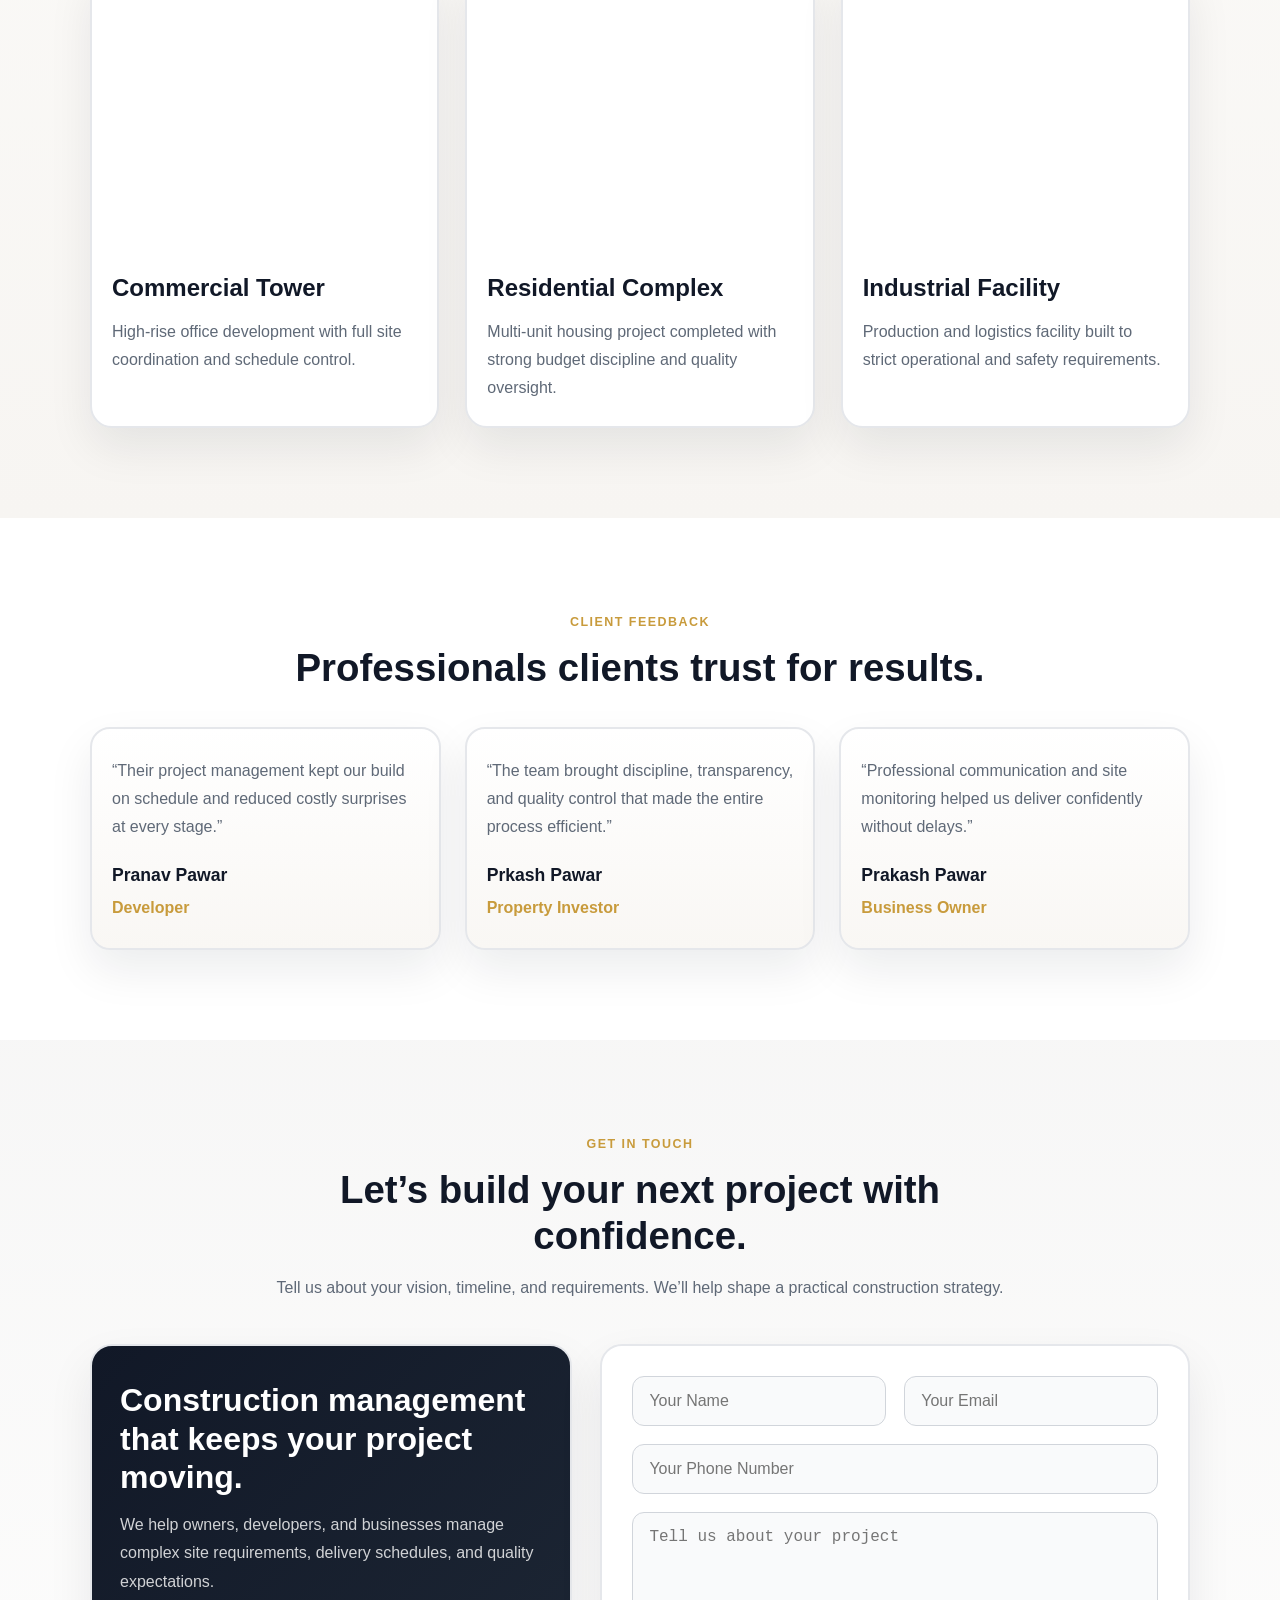
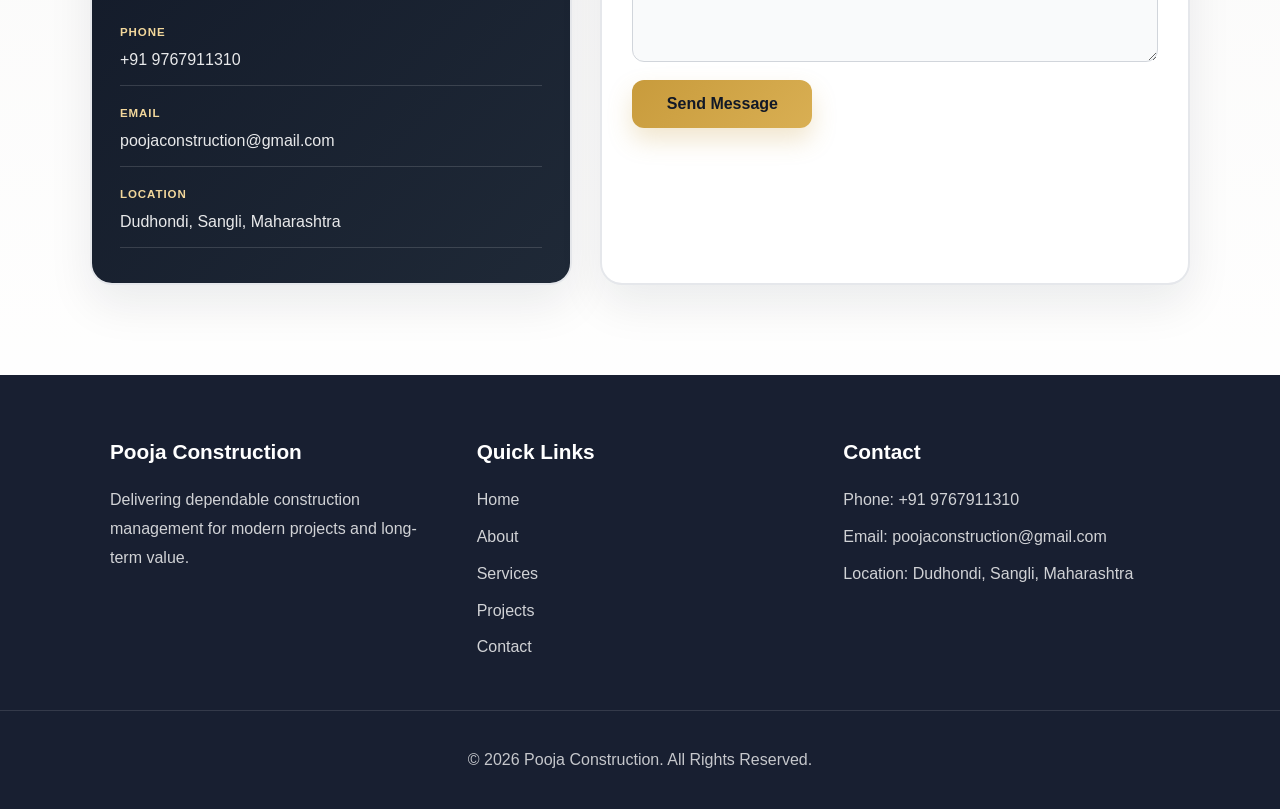
==== commit d9ad96cc: "changes hi" ====
--- a/index.html
+++ b/index.html
@@ -207,11 +207,15 @@
                 <h4>Pranav Pawar</h4>
                 <span>Developer</span>
             </div>
+
+
             <div class="testimonial-card">
                 <p>“The team brought discipline, transparency, and quality control that made the entire process efficient.”</p>
                 <h4>Prkash Pawar</h4>
                 <span>Property Investor</span>
             </div>
+
+            
             <div class="testimonial-card">
                 <p>“Professional communication and site monitoring helped us deliver confidently without delays.”</p>
                 <h4>Prakash Pawar</h4>
--- a/css/style.css
+++ b/css/style.css
@@ -111,10 +111,11 @@
     align-items: center;
     gap: 40px;
     min-height: 620px;
-    background: linear-gradient(135deg, rgba(15, 23, 42, 0.92), rgba(31, 41, 55, 0.78)),
-        url("https://images.unsplash.com/photo-1504307651254-35680f356dfd?auto=format&fit=crop&w=1600&q=80") center/cover no-repeat;
+    background: linear-gradient(135deg, rgba(15, 23, 42, 0.88), rgba(31, 41, 55, 0.75)),
+        url("https://images.unsplash.com/photo-1541976520773-b146fe66f9dd?auto=format&fit=crop&w=1600&q=80") center/cover no-repeat;
     color: #fff;
     padding: 90px 7%;
+    position: relative;
 }
 
 .hero-content {
@@ -249,11 +250,19 @@
 
 .stat-item {
     background: #fff;
-    border: 1px solid var(--line);
+    border: 2px solid var(--line);
     border-radius: 18px;
     padding: 28px 18px;
     text-align: center;
     box-shadow: var(--shadow);
+    transition: all 0.3s ease;
+    position: relative;
+}
+
+.stat-item:hover {
+    border-color: var(--gold);
+    box-shadow: 0 12px 32px rgba(200, 155, 60, 0.2);
+    transform: translateY(-4px);
 }
 
 .stat-item strong {
@@ -298,7 +307,7 @@
 }
 
 .about {
-    background: #fff;
+    background: linear-gradient(180deg, #fefdfb 0%, #faf8f3 100%);
 }
 
 .about-grid {
@@ -320,6 +329,12 @@
     object-fit: cover;
     border-radius: 22px;
     box-shadow: var(--shadow);
+    border: 3px solid var(--gold);
+    transition: transform 0.3s ease;
+}
+
+.about-image img:hover {
+    transform: scale(1.02);
 }
 
 .badge {
@@ -371,7 +386,8 @@
 }
 
 .services {
-    background: linear-gradient(180deg, #f7f5f2 0%, #f4f1eb 100%);
+    background: linear-gradient(180deg, rgba(247, 245, 242, 0.95) 0%, rgba(244, 241, 235, 0.95) 100%),
+        url("https://images.unsplash.com/photo-1454165804606-c3d57bc86b40?auto=format&fit=crop&w=1600&q=80") center/cover fixed;
 }
 
 .services-container {
@@ -387,17 +403,36 @@
 }
 
 .service-card {
-    background: rgba(255, 255, 255, 0.8);
+    background: rgba(255, 255, 255, 0.95);
     padding: 32px 26px;
-    border: 1px solid var(--line);
+    border: 2px solid var(--line);
     border-radius: 20px;
     box-shadow: var(--shadow);
-    transition: transform 0.25s ease, box-shadow 0.25s ease;
+    transition: all 0.3s ease;
+    position: relative;
+    overflow: hidden;
+}
+
+.service-card::before {
+    content: "";
+    position: absolute;
+    top: 0;
+    left: 0;
+    right: 0;
+    height: 4px;
+    background: linear-gradient(90deg, var(--gold), transparent);
+    opacity: 0;
+    transition: opacity 0.3s ease;
 }
 
 .service-card:hover {
-    transform: translateY(-6px);
-    box-shadow: 0 24px 38px rgba(17, 24, 39, 0.12);
+    transform: translateY(-8px);
+    box-shadow: 0 24px 48px rgba(200, 155, 60, 0.15);
+    border-color: var(--gold-soft);
+}
+
+.service-card:hover::before {
+    opacity: 1;
 }
 
 .service-icon {
@@ -441,10 +476,18 @@
 .process-step,
 .testimonial-card {
     background: #f9f7f4;
-    border: 1px solid var(--line);
+    border: 2px solid var(--line);
     border-radius: 20px;
     padding: 28px 20px;
     box-shadow: var(--shadow);
+    transition: all 0.3s ease;
+}
+
+.process-step:hover,
+.testimonial-card:hover {
+    border-color: var(--gold-soft);
+    box-shadow: 0 16px 32px rgba(200, 155, 60, 0.12);
+    transform: translateY(-4px);
 }
 
 .process-step span {
@@ -489,8 +532,15 @@
     overflow: hidden;
     background: #fff;
     border-radius: 22px;
-    border: 1px solid var(--line);
+    border: 2px solid var(--line);
     box-shadow: var(--shadow);
+    transition: all 0.3s ease;
+}
+
+.project-card:hover {
+    border-color: var(--gold);
+    box-shadow: 0 20px 40px rgba(200, 155, 60, 0.2);
+    transform: translateY(-6px);
 }
 
 .project-card img {
@@ -527,7 +577,8 @@
 }
 
 .contact {
-    background: linear-gradient(180deg, #f7f7f7 0%, #ffffff 100%);
+    background: linear-gradient(180deg, rgba(247, 247, 247, 0.95) 0%, rgba(255, 255, 255, 0.95) 100%),
+        url("https://images.unsplash.com/photo-1552664730-d307ca884978?auto=format&fit=crop&w=1600&q=80") center/cover fixed;
 }
 
 .contact-container {
@@ -557,9 +608,15 @@
 .contact-info,
 .contact-form {
     background: var(--panel);
-    border: 1px solid var(--line);
+    border: 2px solid var(--line);
     border-radius: 22px;
     box-shadow: var(--shadow);
+    transition: all 0.3s ease;
+}
+
+.contact-form:hover {
+    border-color: var(--gold-soft);
+    box-shadow: 0 16px 36px rgba(200, 155, 60, 0.15);
 }
 
 .contact-info {
@@ -778,11 +835,18 @@
 }
 
 .value-card {
-    background: rgba(255, 255, 255, 0.9);
-    border: 1px solid var(--line);
+    background: rgba(255, 255, 255, 0.95);
+    border: 2px solid var(--line);
     border-radius: 18px;
     padding: 28px 20px;
     box-shadow: var(--shadow);
+    transition: all 0.3s ease;
+}
+
+.value-card:hover {
+    border-color: var(--gold-soft);
+    box-shadow: 0 12px 28px rgba(200, 155, 60, 0.15);
+    transform: translateY(-4px);
 }
 
 .value-card h3 {
@@ -801,10 +865,16 @@
     max-width: 900px;
     margin: 0 auto;
     background: #f9f7f4;
-    border: 1px solid var(--line);
+    border: 2px solid var(--gold-soft);
     border-radius: 20px;
     padding: 30px 24px;
-    box-shadow: var(--shadow);
+    box-shadow: 0 8px 24px rgba(200, 155, 60, 0.1);
+    transition: all 0.3s ease;
+}
+
+.mission-box:hover {
+    box-shadow: 0 12px 32px rgba(200, 155, 60, 0.2);
+    border-color: var(--gold);
 }
 
 .mission-box p {
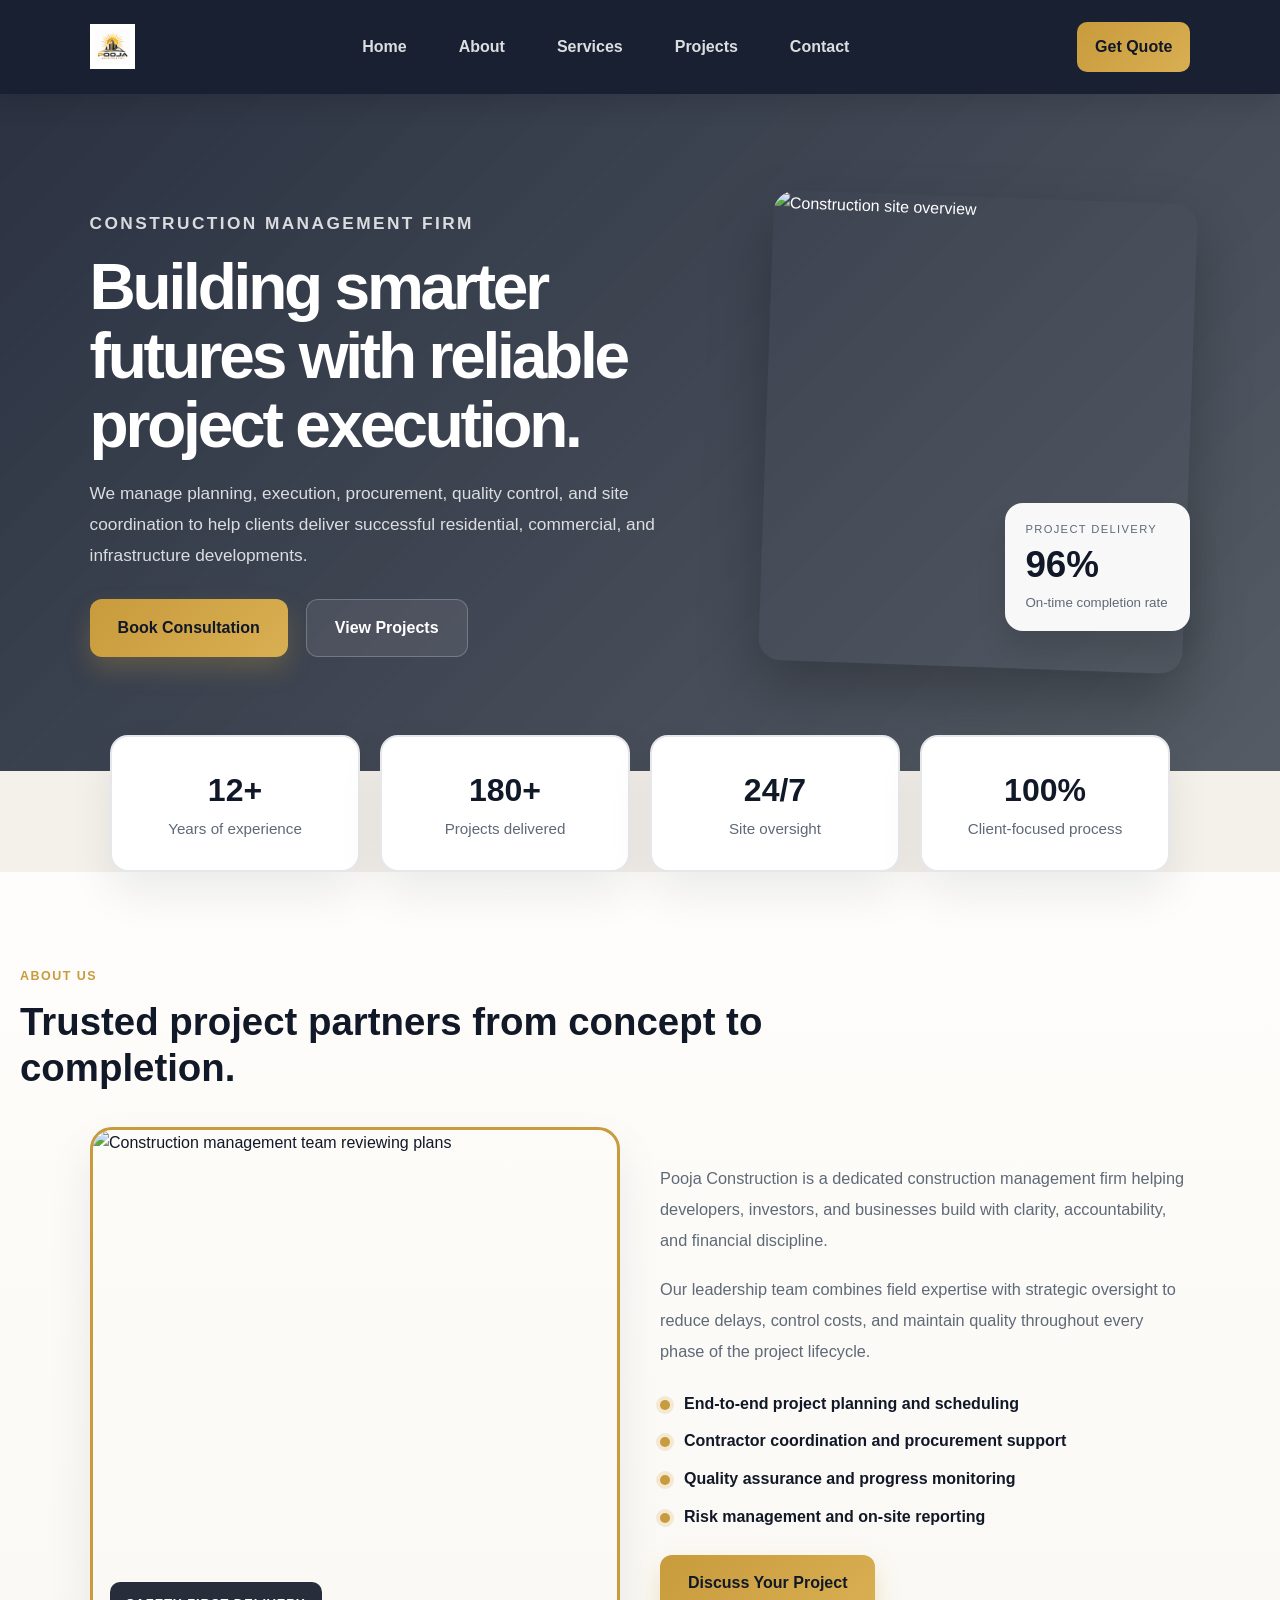
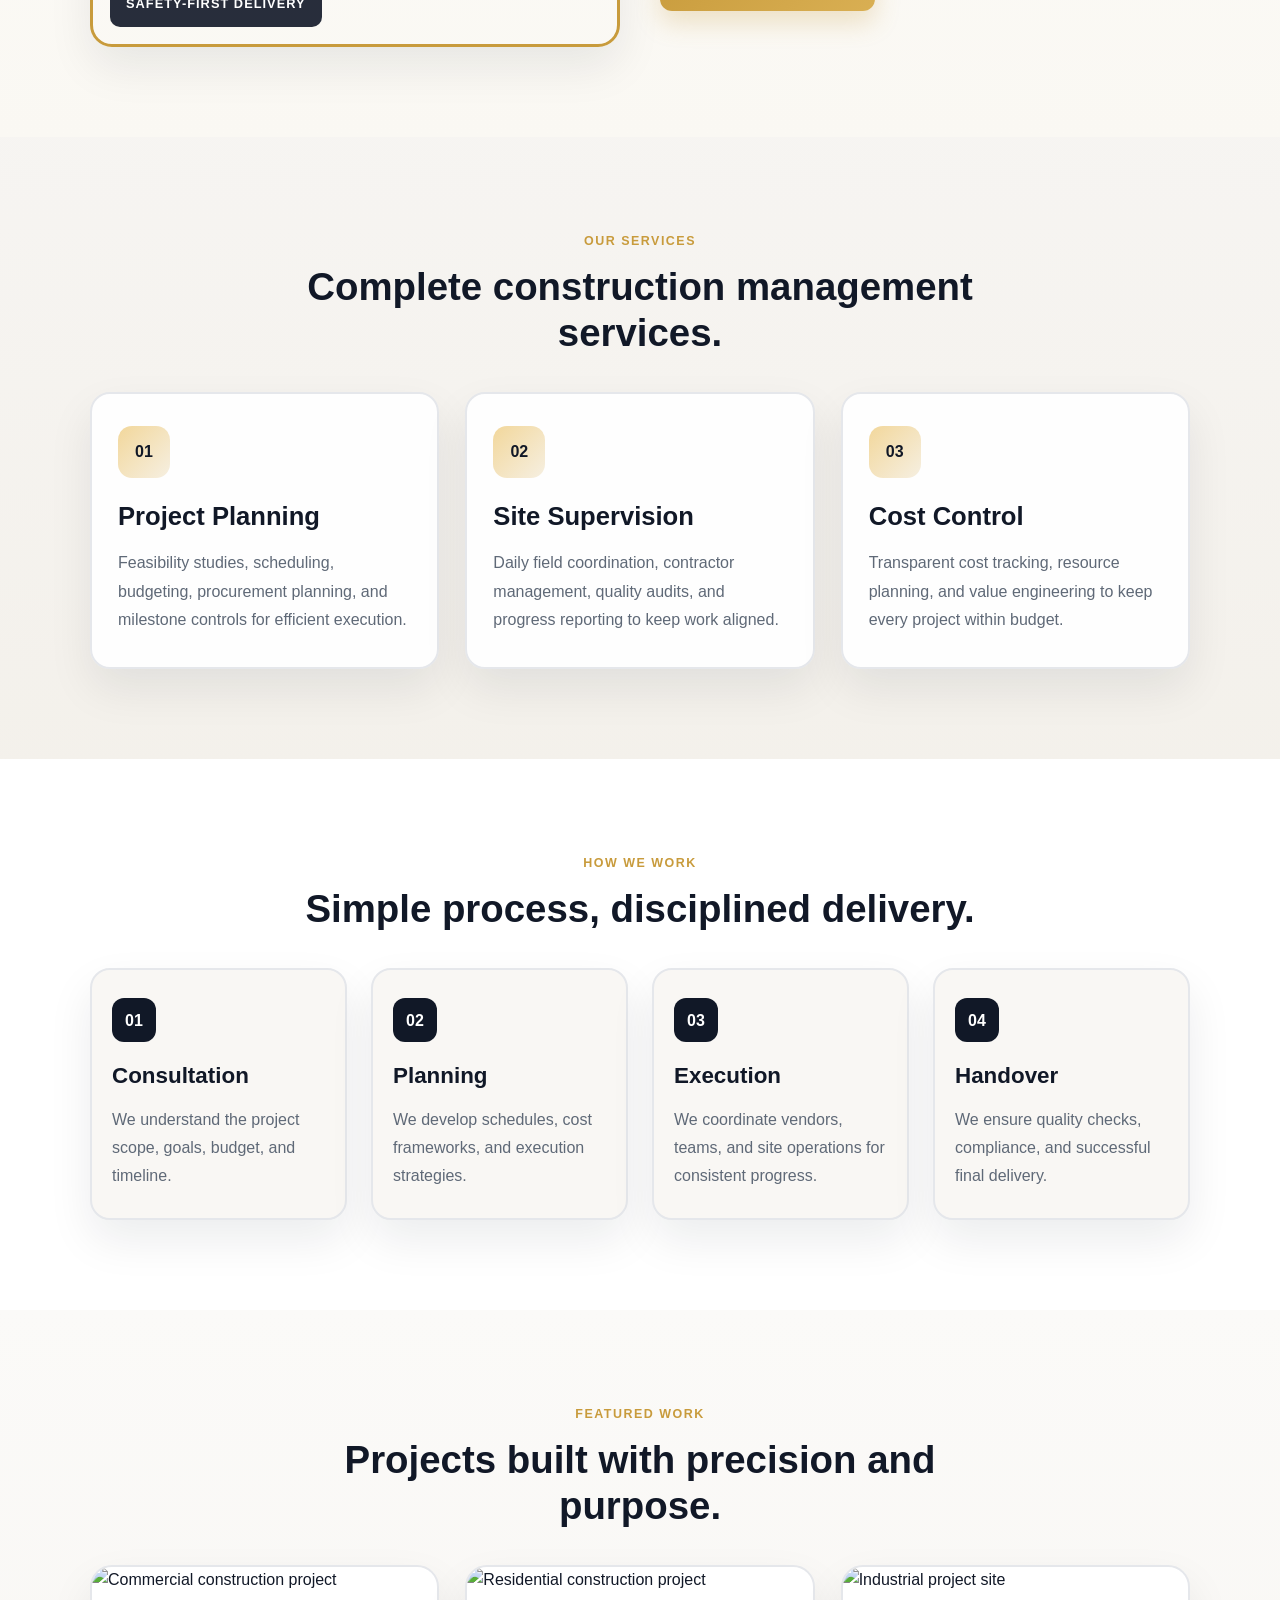
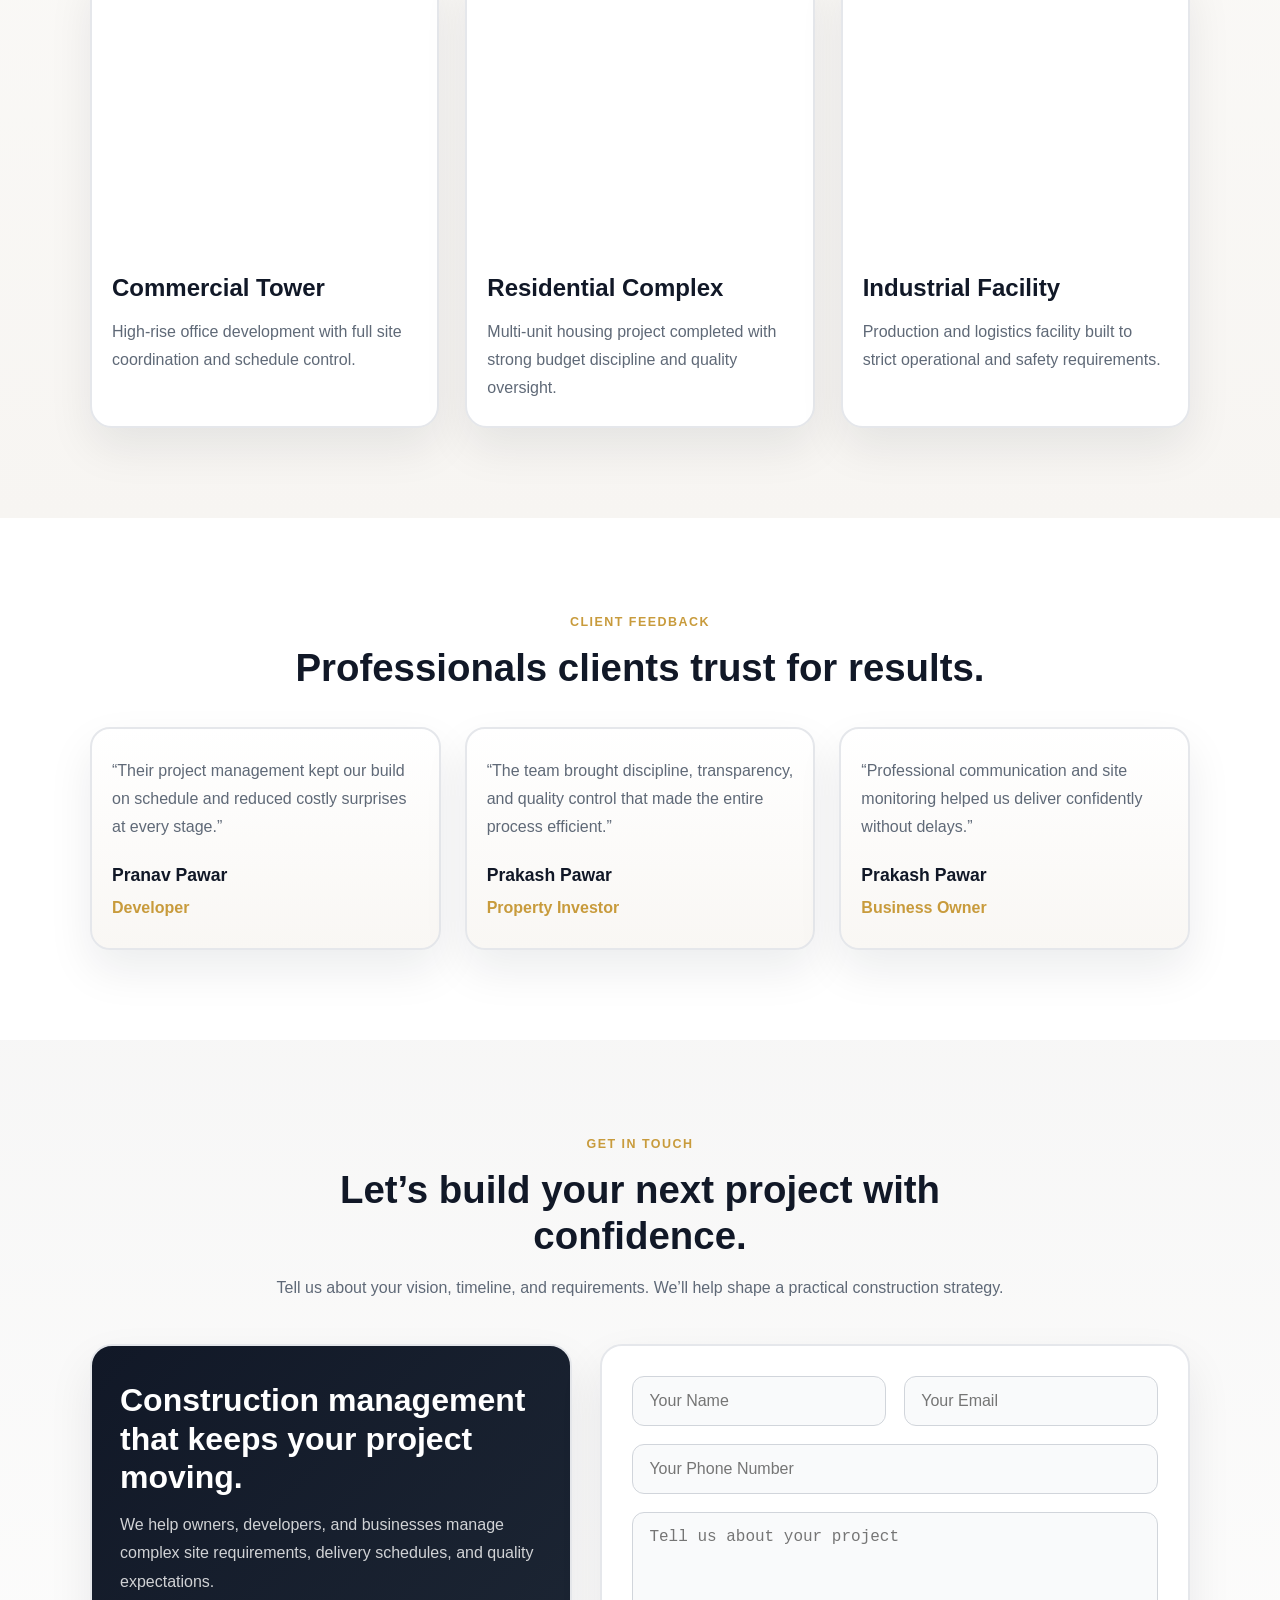
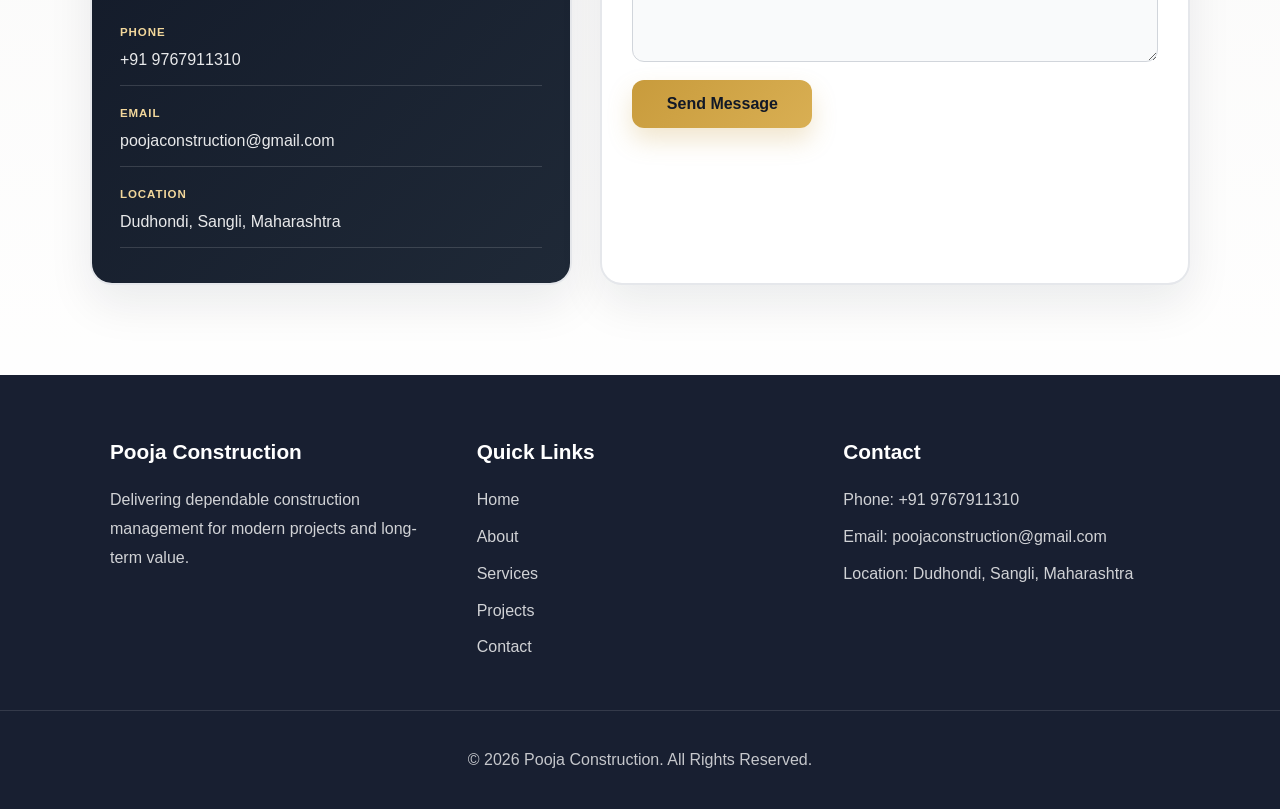
==== commit 7ac89445: "name change" ====
--- a/index.html
+++ b/index.html
@@ -211,7 +211,7 @@
 
             <div class="testimonial-card">
                 <p>“The team brought discipline, transparency, and quality control that made the entire process efficient.”</p>
-                <h4>Prkash Pawar</h4>
+                <h4>Prakash Pawar</h4>
                 <span>Property Investor</span>
             </div>
 
@@ -248,7 +248,7 @@
 
                 <form class="contact-form" id="contactForm">
                     <div class="field-row">
-                        <input type="text" placeholder="Your Name" required>
+                        <input type="text" id="inquirerName" placeholder="Your Name" required>
                         <input type="email" placeholder="Your Email" required>
                     </div>
 
@@ -259,6 +259,22 @@
             </div>
         </div>
     </section>
+
+    <!-- Thank You Modal -->
+    <div class="thank-you-modal" id="thankYouModal">
+        <div class="modal-content">
+            <div class="modal-icon">
+                <svg width="80" height="80" viewBox="0 0 80 80" fill="none" xmlns="http://www.w3.org/2000/svg">
+                    <circle cx="40" cy="40" r="39" stroke="#c89b3c" stroke-width="2"/>
+                    <path d="M33 40L37 44L47 34" stroke="#c89b3c" stroke-width="3" stroke-linecap="round" stroke-linejoin="round" fill="none"/>
+                </svg>
+            </div>
+            <h2>Thank You, <span id="modalInquirerName">Friend</span>!</h2>
+            <p>We've received your inquiry and appreciate your interest in Pooja Construction.</p>
+            <p class="modal-subtext">Our team will review your project details and get back to you within 24 hours.</p>
+            <button class="modal-button" onclick="closeThankYouModal()">Close</button>
+        </div>
+    </div>
 </main>
 
 <footer>
--- a/css/style.css
+++ b/css/style.css
@@ -80,10 +80,46 @@
 nav a {
     color: rgba(255, 255, 255, 0.85);
     font-weight: 600;
+    position: relative;
+    padding: 8px 12px;
+    transition: all 0.3s ease;
+    display: inline-flex;
+    align-items: center;
+}
+
+nav a::before {
+    content: "";
+    position: absolute;
+    bottom: 0;
+    left: 0;
+    width: 0;
+    height: 2px;
+    background: linear-gradient(90deg, var(--gold), var(--gold-soft));
+    transition: width 0.4s cubic-bezier(0.34, 1.56, 0.64, 1);
+}
+
+nav a::after {
+    content: "";
+    position: absolute;
+    inset: 0;
+    border-radius: 8px;
+    background: rgba(200, 155, 60, 0.08);
+    opacity: 0;
+    transition: opacity 0.3s ease;
+    z-index: -1;
 }
 
 nav a:hover {
     color: var(--gold-soft);
+    transform: translateY(-2px);
+}
+
+nav a:hover::before {
+    width: 100%;
+}
+
+nav a:hover::after {
+    opacity: 1;
 }
 
 .nav-cta {
@@ -904,6 +940,119 @@
     transform: translateY(0);
 }
 
+/* Thank You Modal */
+.thank-you-modal {
+    display: none;
+    position: fixed;
+    top: 0;
+    left: 0;
+    width: 100%;
+    height: 100%;
+    background: rgba(0, 0, 0, 0.5);
+    z-index: 1000;
+    justify-content: center;
+    align-items: center;
+    animation: fadeIn 0.3s ease;
+}
+
+.thank-you-modal.show {
+    display: flex;
+}
+
+@keyframes fadeIn {
+    from {
+        opacity: 0;
+    }
+    to {
+        opacity: 1;
+    }
+}
+
+.modal-content {
+    background: #fff;
+    border-radius: 24px;
+    padding: 50px 40px;
+    max-width: 500px;
+    width: 90%;
+    text-align: center;
+    box-shadow: 0 30px 60px rgba(0, 0, 0, 0.3);
+    animation: slideUp 0.4s ease;
+    border: 2px solid var(--gold-soft);
+}
+
+@keyframes slideUp {
+    from {
+        transform: translateY(40px);
+        opacity: 0;
+    }
+    to {
+        transform: translateY(0);
+        opacity: 1;
+    }
+}
+
+.modal-icon {
+    margin-bottom: 24px;
+    display: inline-block;
+    animation: scaleIn 0.6s cubic-bezier(0.34, 1.56, 0.64, 1);
+}
+
+@keyframes scaleIn {
+    from {
+        transform: scale(0);
+        opacity: 0;
+    }
+    to {
+        transform: scale(1);
+        opacity: 1;
+    }
+}
+
+.modal-content h2 {
+    font-size: 2.4rem;
+    color: var(--dark);
+    margin: 0 0 16px;
+    font-weight: 800;
+}
+
+.modal-content p {
+    font-size: 1.05rem;
+    color: var(--muted);
+    line-height: 1.8;
+    margin: 0 0 12px;
+}
+
+.modal-subtext {
+    color: var(--muted);
+    font-size: 0.95rem;
+    margin-bottom: 28px !important;
+}
+
+.modal-button {
+    display: inline-flex;
+    align-items: center;
+    justify-content: center;
+    background: linear-gradient(135deg, var(--gold) 0%, #d9af53 100%);
+    color: #111827;
+    padding: 14px 40px;
+    border-radius: 12px;
+    border: none;
+    font-weight: 700;
+    font-size: 1rem;
+    cursor: pointer;
+    transition: all 0.3s ease;
+    box-shadow: 0 12px 24px rgba(200, 155, 60, 0.25);
+}
+
+.modal-button:hover {
+    transform: translateY(-2px);
+    box-shadow: 0 16px 32px rgba(200, 155, 60, 0.35);
+}
+
+.modal-button:active {
+    transform: translateY(0);
+}
+
 @media (max-width: 1000px) {
     .hero {
         grid-template-columns: 1fr;
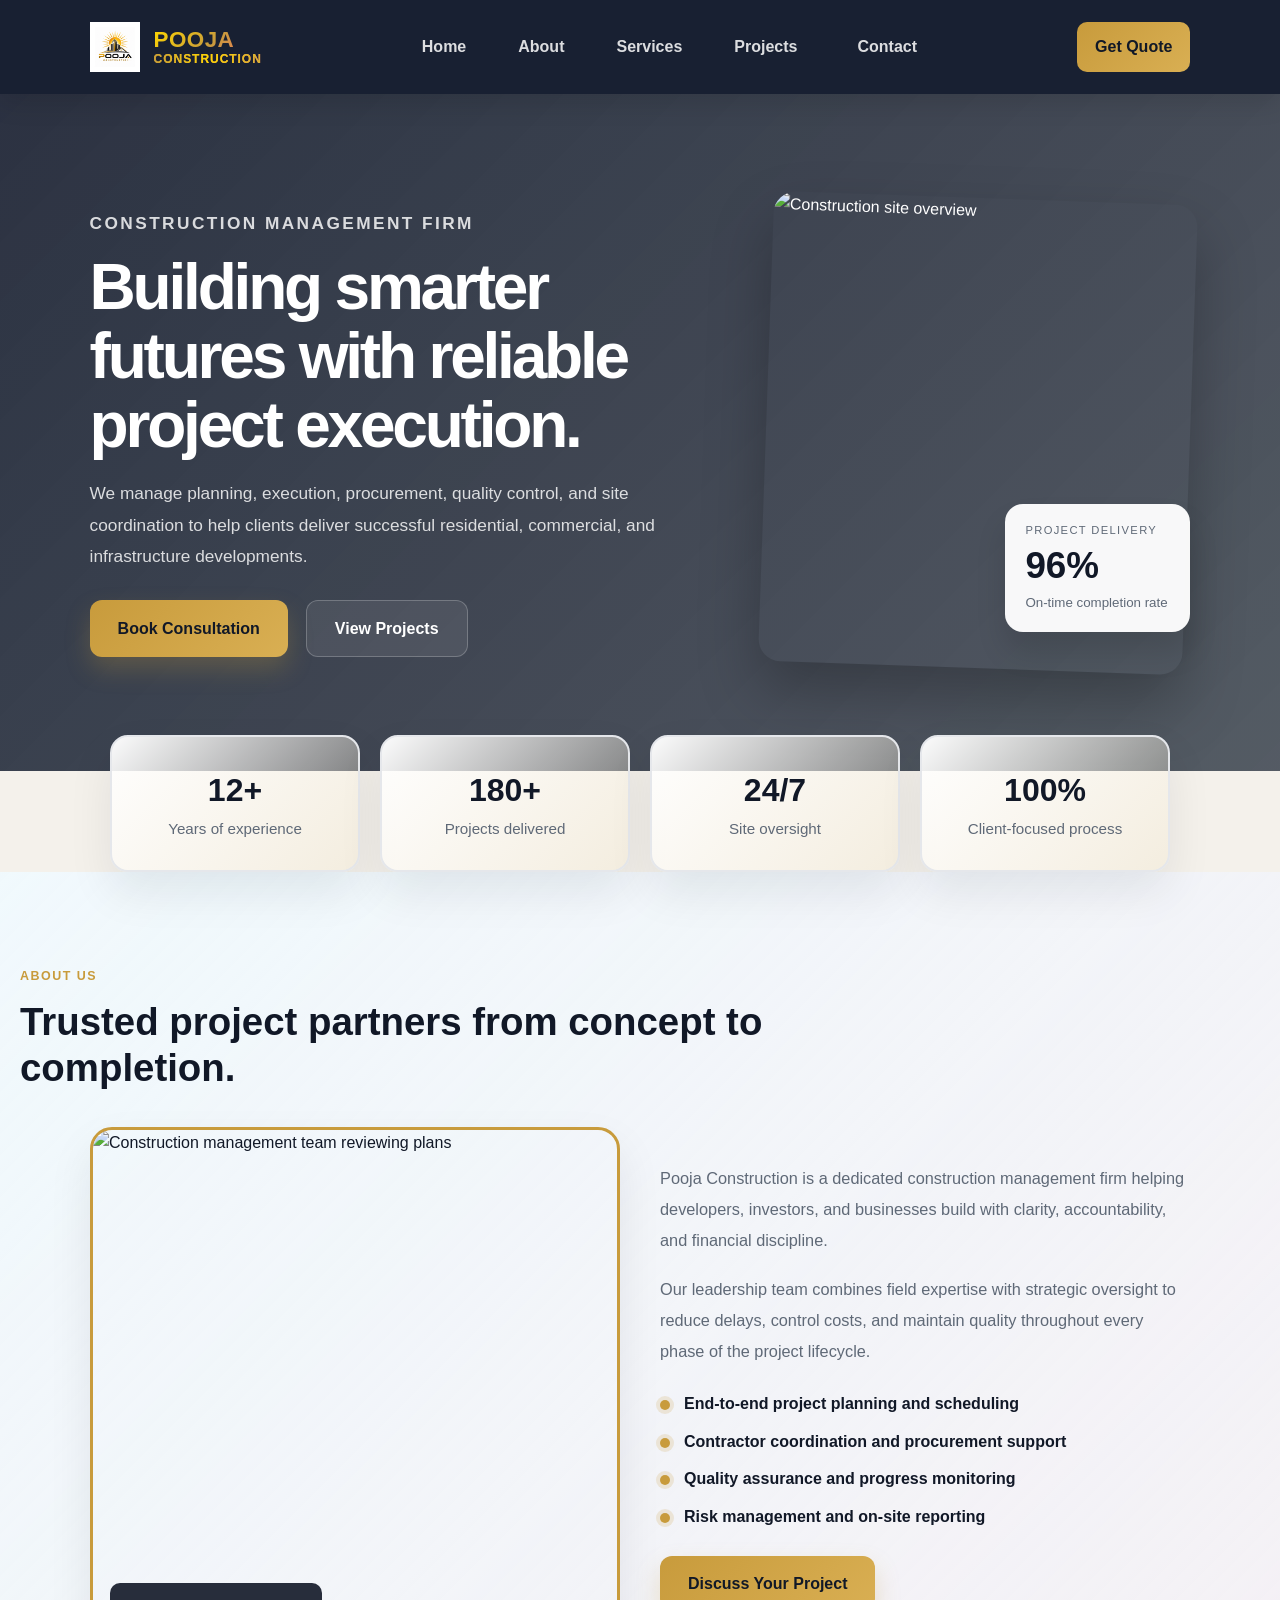
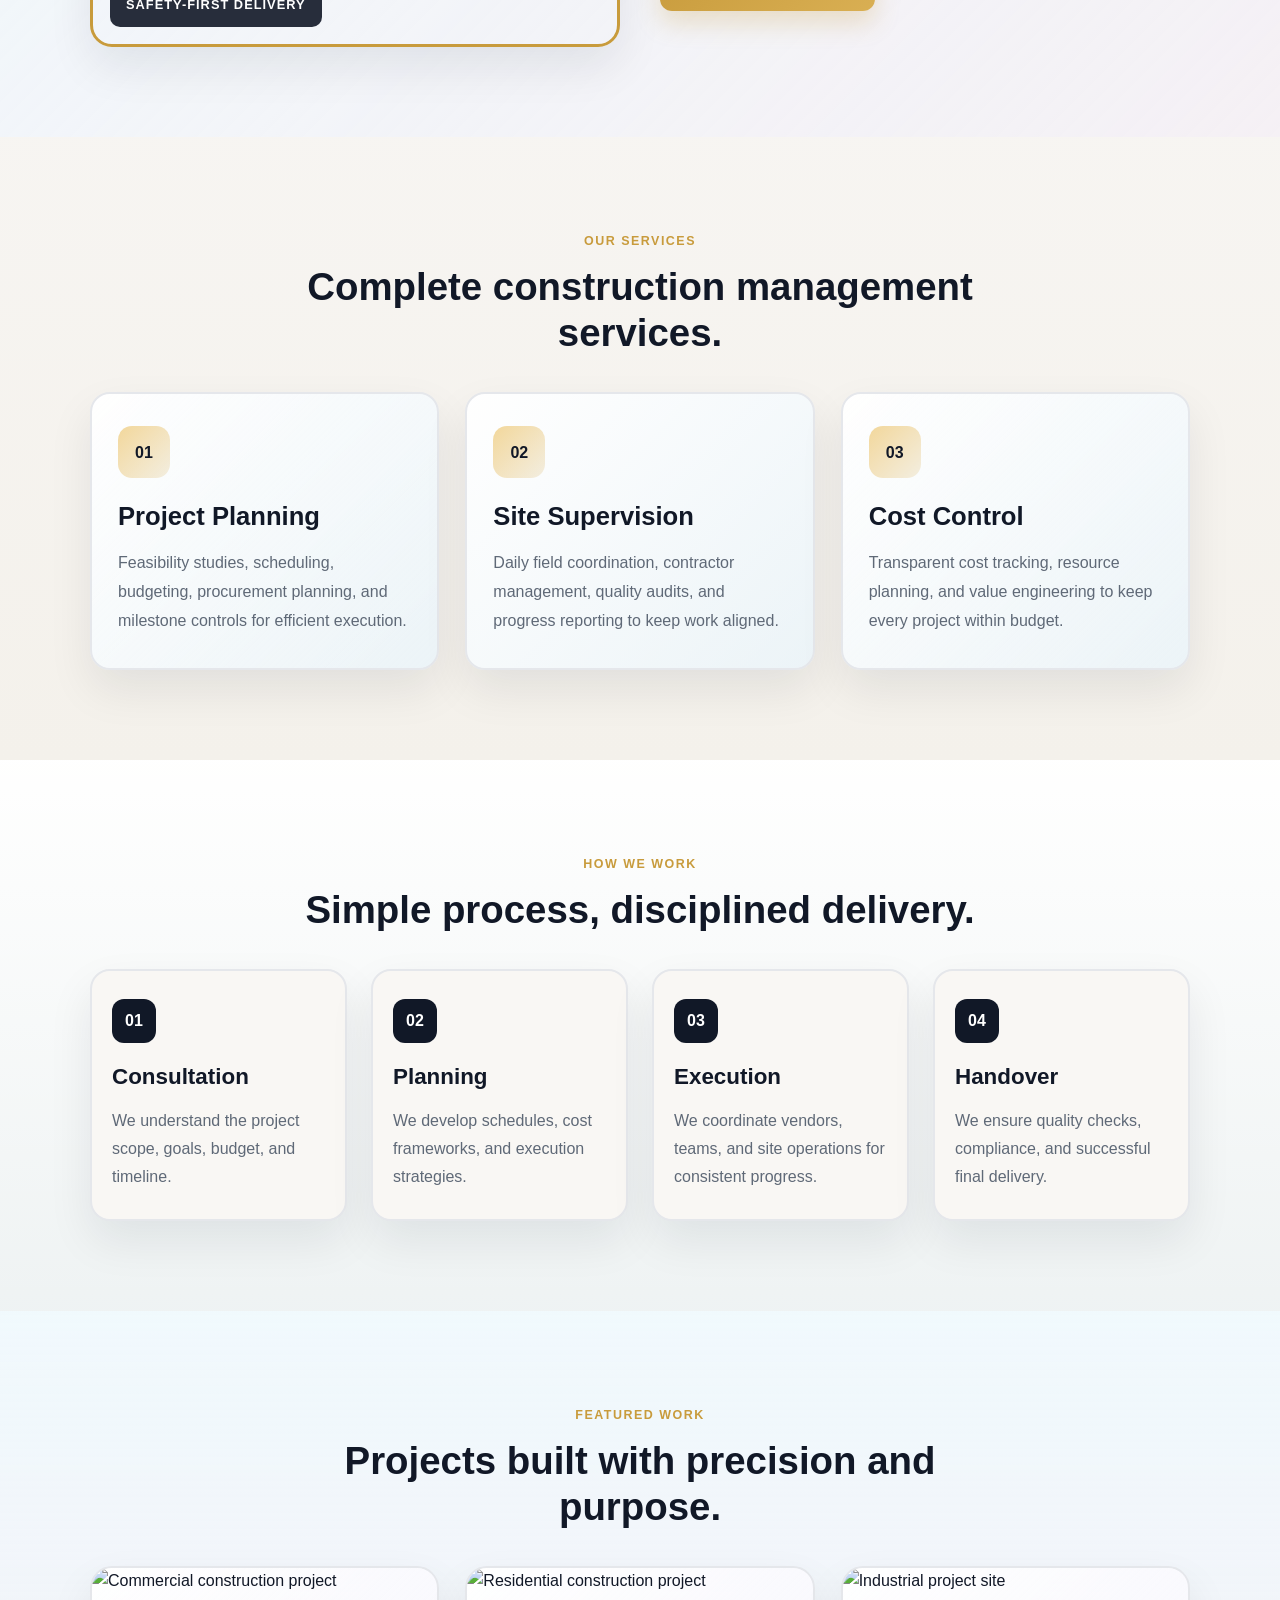
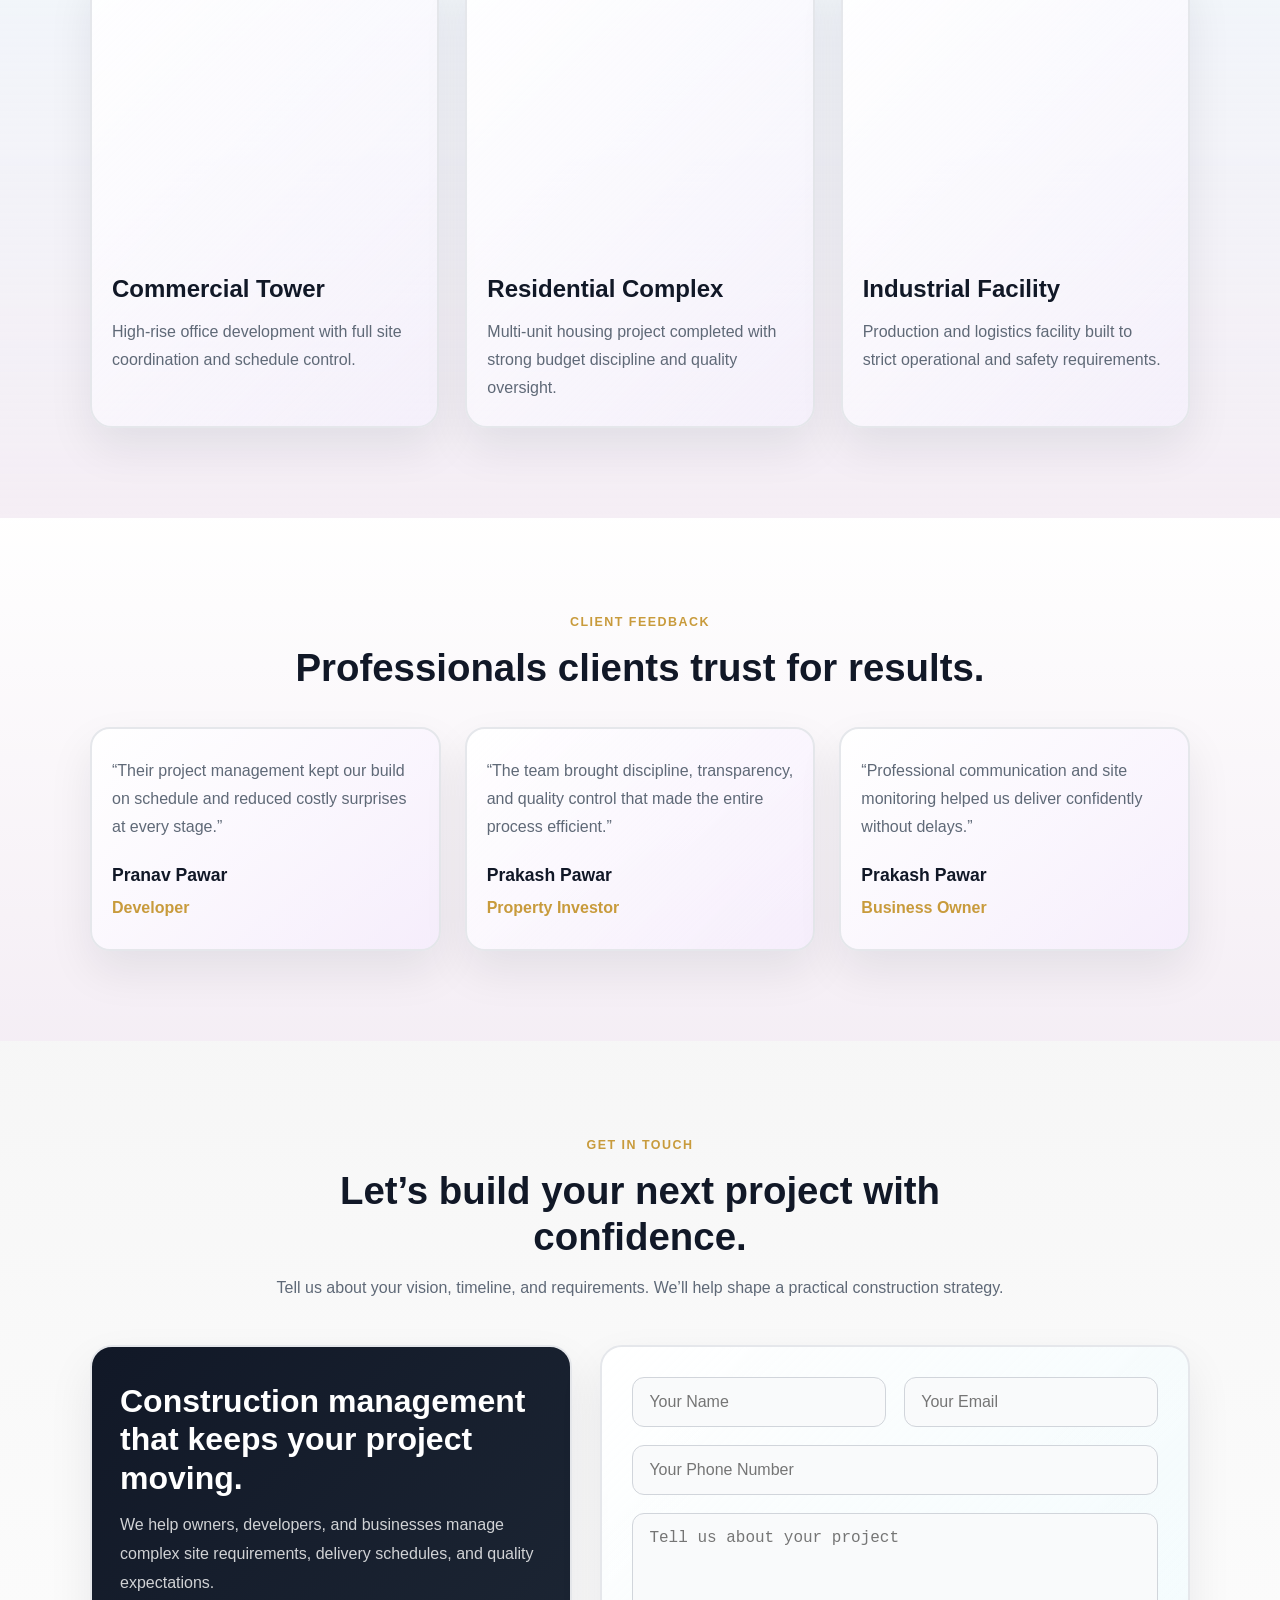
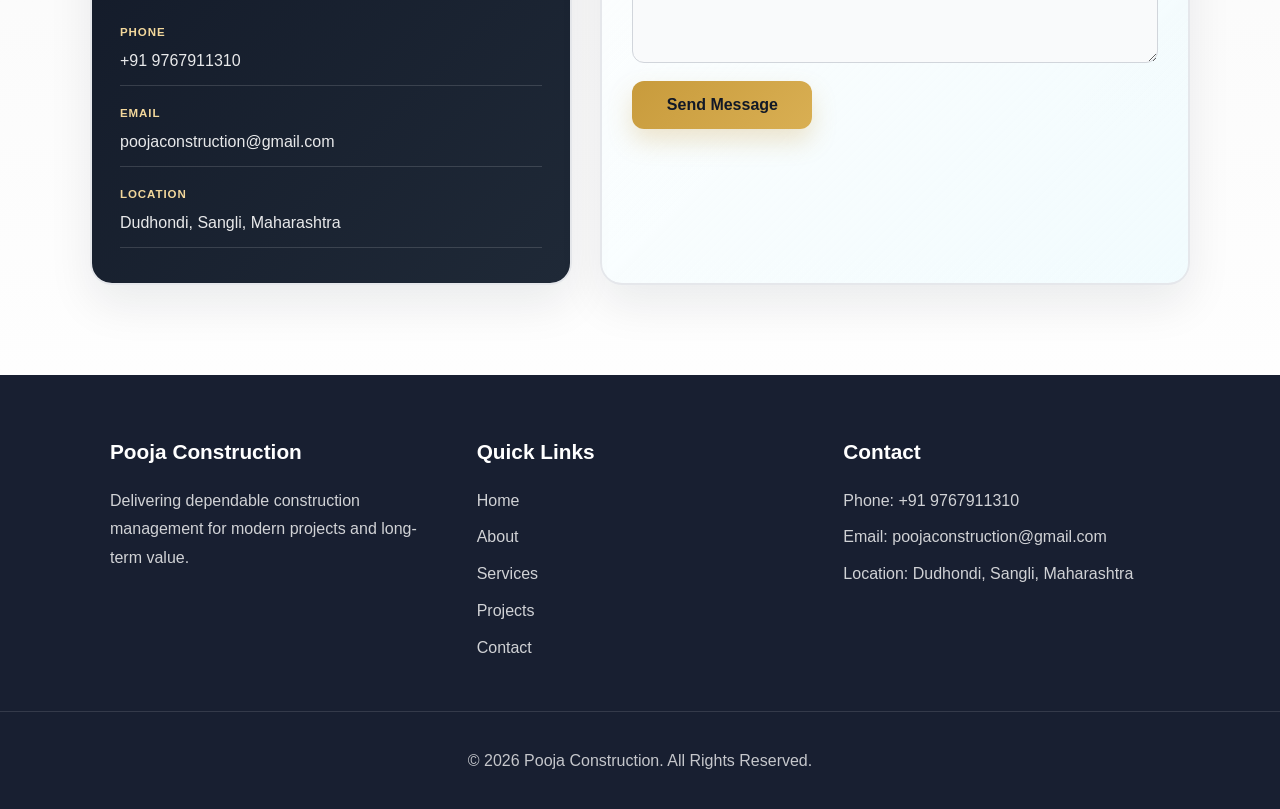
==== commit b0586025: "project section changes" ====
--- a/index.html
+++ b/index.html
@@ -11,15 +11,23 @@
 
 <body>
 <header>
-    <div class="logo">
-    <img src="./images/logo.png" alt="Pooja Construction Logo">
-</div>
+    <div class="logo-section">
+        <img src="./images/logo.png" alt="Pooja Construction Logo" class="logo">
+        <div class="company-name">Pooja<span>Construction</span></div>
+    </div>
 
     <nav>
         <a href="#home">Home</a>
         <a href="#about">About</a>  
         <a href="#services">Services</a>
-        <a href="#projects">Projects</a>    
+        <div class="nav-dropdown">
+            <a href="#projects" class="dropdown-trigger">Projects</a>
+            <div class="dropdown-menu">
+                <a href="#projects-ongoing" class="dropdown-item">Ongoing Projects</a>
+                <a href="#projects-completed" class="dropdown-item">Completed Projects</a>
+                <a href="#projects-coming" class="dropdown-item">Coming Projects</a>
+            </div>
+        </div>
         <a href="#contact">Contact</a>
     </nav>
 
--- a/css/style.css
+++ b/css/style.css
@@ -48,14 +48,41 @@
     box-shadow: 0 8px 25px rgba(0, 0, 0, 0.12);
 }
 
+.logo-section {
+    display: flex;
+    align-items: center;
+    gap: 14px;
+    cursor: pointer;
+}
+
 .logo {
+    width: 50px;
+    height: 50px;
+    object-fit: contain;
+}
+
+.company-name {
     display: flex;
-    align-items: center;
-    gap: 12px;
-    color: #fff;
-    font-size: clamp(1.2rem, 2vw, 2rem);
-    font-weight: 800;
-    letter-spacing: 0.04em;
+    flex-direction: column;
+    font-size: 1.4rem;
+    font-weight: 900;
+    letter-spacing: 0.02em;
+    background: linear-gradient(135deg, #ffd700 0%, #c89b3c 50%, #ff6b6b 100%);
+    -webkit-background-clip: text;
+    -webkit-text-fill-color: transparent;
+    background-clip: text;
+    text-transform: uppercase;
+    line-height: 1.1;
+}
+
+.company-name span {
+    font-size: 0.75rem;
+    letter-spacing: 0.08em;
+    font-weight: 700;
+    background: linear-gradient(90deg, #c89b3c 0%, #ffd700 50%, #d4af37 100%);
+    -webkit-background-clip: text;
+    -webkit-text-fill-color: transparent;
+    background-clip: text;
 }
 
 .logo-mark {
@@ -77,7 +104,7 @@
     gap: 28px;
 }
 
-nav a {
+nav a, .dropdown-trigger {
     color: rgba(255, 255, 255, 0.85);
     font-weight: 600;
     position: relative;
@@ -85,9 +112,12 @@
     transition: all 0.3s ease;
     display: inline-flex;
     align-items: center;
-}
-
-nav a::before {
+    cursor: pointer;
+    border: none;
+    background: none;
+}
+
+nav a::before, .dropdown-trigger::before {
     content: "";
     position: absolute;
     bottom: 0;
@@ -98,7 +128,7 @@
     transition: width 0.4s cubic-bezier(0.34, 1.56, 0.64, 1);
 }
 
-nav a::after {
+nav a::after, .dropdown-trigger::after {
     content: "";
     position: absolute;
     inset: 0;
@@ -109,16 +139,82 @@
     z-index: -1;
 }
 
-nav a:hover {
+nav a:hover, .dropdown-trigger:hover {
     color: var(--gold-soft);
     transform: translateY(-2px);
 }
 
-nav a:hover::before {
+nav a:hover::before, .dropdown-trigger:hover::before {
     width: 100%;
 }
 
-nav a:hover::after {
+nav a:hover::after, .dropdown-trigger:hover::after {
+    opacity: 1;
+}
+
+/* Projects Dropdown */
+.nav-dropdown {
+    position: relative;
+}
+
+.dropdown-trigger {
+    padding-right: 20px;
+}
+
+.dropdown-menu {
+    position: absolute;
+    top: 100%;
+    left: 0;
+    background: linear-gradient(180deg, rgba(15, 23, 42, 0.98) 0%, rgba(31, 41, 55, 0.98) 100%);
+    border: 1px solid rgba(200, 155, 60, 0.3);
+    border-radius: 12px;
+    padding: 12px 0;
+    min-width: 200px;
+    box-shadow: 0 12px 32px rgba(0, 0, 0, 0.3);
+    opacity: 0;
+    visibility: hidden;
+    transform: translateY(-10px);
+    transition: all 0.3s ease;
+    margin-top: 8px;
+    z-index: 100;
+}
+
+.nav-dropdown:hover .dropdown-menu {
+    opacity: 1;
+    visibility: visible;
+    transform: translateY(0);
+}
+
+.dropdown-item {
+    display: block;
+    padding: 12px 20px;
+    color: rgba(255, 255, 255, 0.8);
+    font-weight: 500;
+    font-size: 0.95rem;
+    transition: all 0.2s ease;
+    position: relative;
+    overflow: hidden;
+}
+
+.dropdown-item::before {
+    content: "";
+    position: absolute;
+    left: 0;
+    top: 0;
+    width: 3px;
+    height: 100%;
+    background: linear-gradient(180deg, var(--gold), var(--gold-soft));
+    opacity: 0;
+    transition: opacity 0.2s ease;
+}
+
+.dropdown-item:hover {
+    background: rgba(200, 155, 60, 0.15);
+    color: var(--gold-soft);
+    padding-left: 24px;
+}
+
+.dropdown-item:hover::before {
     opacity: 1;
 }
 
@@ -285,7 +381,7 @@
 }
 
 .stat-item {
-    background: #fff;
+    background: linear-gradient(135deg, rgba(255, 255, 255, 0.98) 0%, rgba(242, 215, 155, 0.15) 100%);
     border: 2px solid var(--line);
     border-radius: 18px;
     padding: 28px 18px;
@@ -296,6 +392,7 @@
 }
 
 .stat-item:hover {
+    background: linear-gradient(135deg, rgba(255, 255, 255, 1) 0%, rgba(200, 155, 60, 0.2) 100%);
     border-color: var(--gold);
     box-shadow: 0 12px 32px rgba(200, 155, 60, 0.2);
     transform: translateY(-4px);
@@ -343,7 +440,8 @@
 }
 
 .about {
-    background: linear-gradient(180deg, #fefdfb 0%, #faf8f3 100%);
+    background: linear-gradient(135deg, rgba(240, 250, 255, 0.9) 0%, rgba(245, 240, 255, 0.5) 100%),
+        url("https://images.unsplash.com/photo-1552664730-d307ca884978?auto=format&fit=crop&w=1600&q=80") center/cover fixed;
 }
 
 .about-grid {
@@ -439,7 +537,7 @@
 }
 
 .service-card {
-    background: rgba(255, 255, 255, 0.95);
+    background: linear-gradient(135deg, rgba(255, 255, 255, 0.98) 0%, rgba(230, 245, 255, 0.6) 100%);
     padding: 32px 26px;
     border: 2px solid var(--line);
     border-radius: 20px;
@@ -495,9 +593,14 @@
     line-height: 1.8;
 }
 
-.process,
+.process {
+    background: linear-gradient(180deg, rgba(255, 255, 255, 0.98) 0%, rgba(230, 245, 255, 0.4) 100%),
+        url("https://images.unsplash.com/photo-1552664730-d307ca884978?auto=format&fit=crop&w=1600&q=80") center/cover fixed;
+}
+
 .testimonials {
-    background: #fff;
+    background: linear-gradient(180deg, rgba(255, 255, 255, 0.98) 0%, rgba(245, 235, 255, 0.5) 100%),
+        url("https://images.unsplash.com/photo-1552664730-d307ca884978?auto=format&fit=crop&w=1600&q=80") center/cover fixed;
 }
 
 .process-grid,
@@ -553,7 +656,8 @@
 }
 
 .projects {
-    background: linear-gradient(180deg, #fbfaf8 0%, #f7f5f2 100%);
+    background: linear-gradient(180deg, rgba(240, 250, 255, 0.9) 0%, rgba(245, 235, 255, 0.5) 100%),
+        url("https://images.unsplash.com/photo-1552664730-d307ca884978?auto=format&fit=crop&w=1600&q=80") center/cover fixed;
 }
 
 .project-grid {
@@ -566,7 +670,7 @@
 
 .project-card {
     overflow: hidden;
-    background: #fff;
+    background: linear-gradient(135deg, rgba(255, 255, 255, 0.98) 0%, rgba(245, 240, 255, 0.5) 100%);
     border-radius: 22px;
     border: 2px solid var(--line);
     box-shadow: var(--shadow);
@@ -599,7 +703,7 @@
 }
 
 .testimonial-card {
-    background: linear-gradient(180deg, #fff 0%, #f9f7f4 100%);
+    background: linear-gradient(135deg, rgba(255, 255, 255, 0.98) 0%, rgba(245, 235, 255, 0.6) 100%);
 }
 
 .testimonial-card h4 {
@@ -704,6 +808,7 @@
     flex-direction: column;
     gap: 18px;
     padding: 30px;
+    background: linear-gradient(135deg, rgba(255, 255, 255, 0.98) 0%, rgba(230, 250, 255, 0.5) 100%) !important;
 }
 
 .field-row {
@@ -827,7 +932,8 @@
 
 .page-section {
     padding: 90px 20px;
-    background: #fff;
+    background: linear-gradient(180deg, rgba(255, 255, 255, 0.98) 0%, rgba(230, 245, 255, 0.4) 100%),
+        url("https://images.unsplash.com/photo-1552664730-d307ca884978?auto=format&fit=crop&w=1600&q=80") center/cover fixed;
 }
 
 .alt-section {
@@ -871,7 +977,7 @@
 }
 
 .value-card {
-    background: rgba(255, 255, 255, 0.95);
+    background: linear-gradient(135deg, rgba(255, 255, 255, 0.98) 0%, rgba(240, 250, 255, 0.6) 100%);
     border: 2px solid var(--line);
     border-radius: 18px;
     padding: 28px 20px;
@@ -880,6 +986,7 @@
 }
 
 .value-card:hover {
+    background: linear-gradient(135deg, rgba(255, 255, 255, 1) 0%, rgba(200, 155, 60, 0.15) 100%);
     border-color: var(--gold-soft);
     box-shadow: 0 12px 28px rgba(200, 155, 60, 0.15);
     transform: translateY(-4px);
@@ -969,7 +1076,7 @@
 }
 
 .modal-content {
-    background: #fff;
+    background: linear-gradient(135deg, rgba(255, 255, 255, 0.99) 0%, rgba(230, 245, 255, 0.4) 100%);
     border-radius: 24px;
     padding: 50px 40px;
     max-width: 500px;
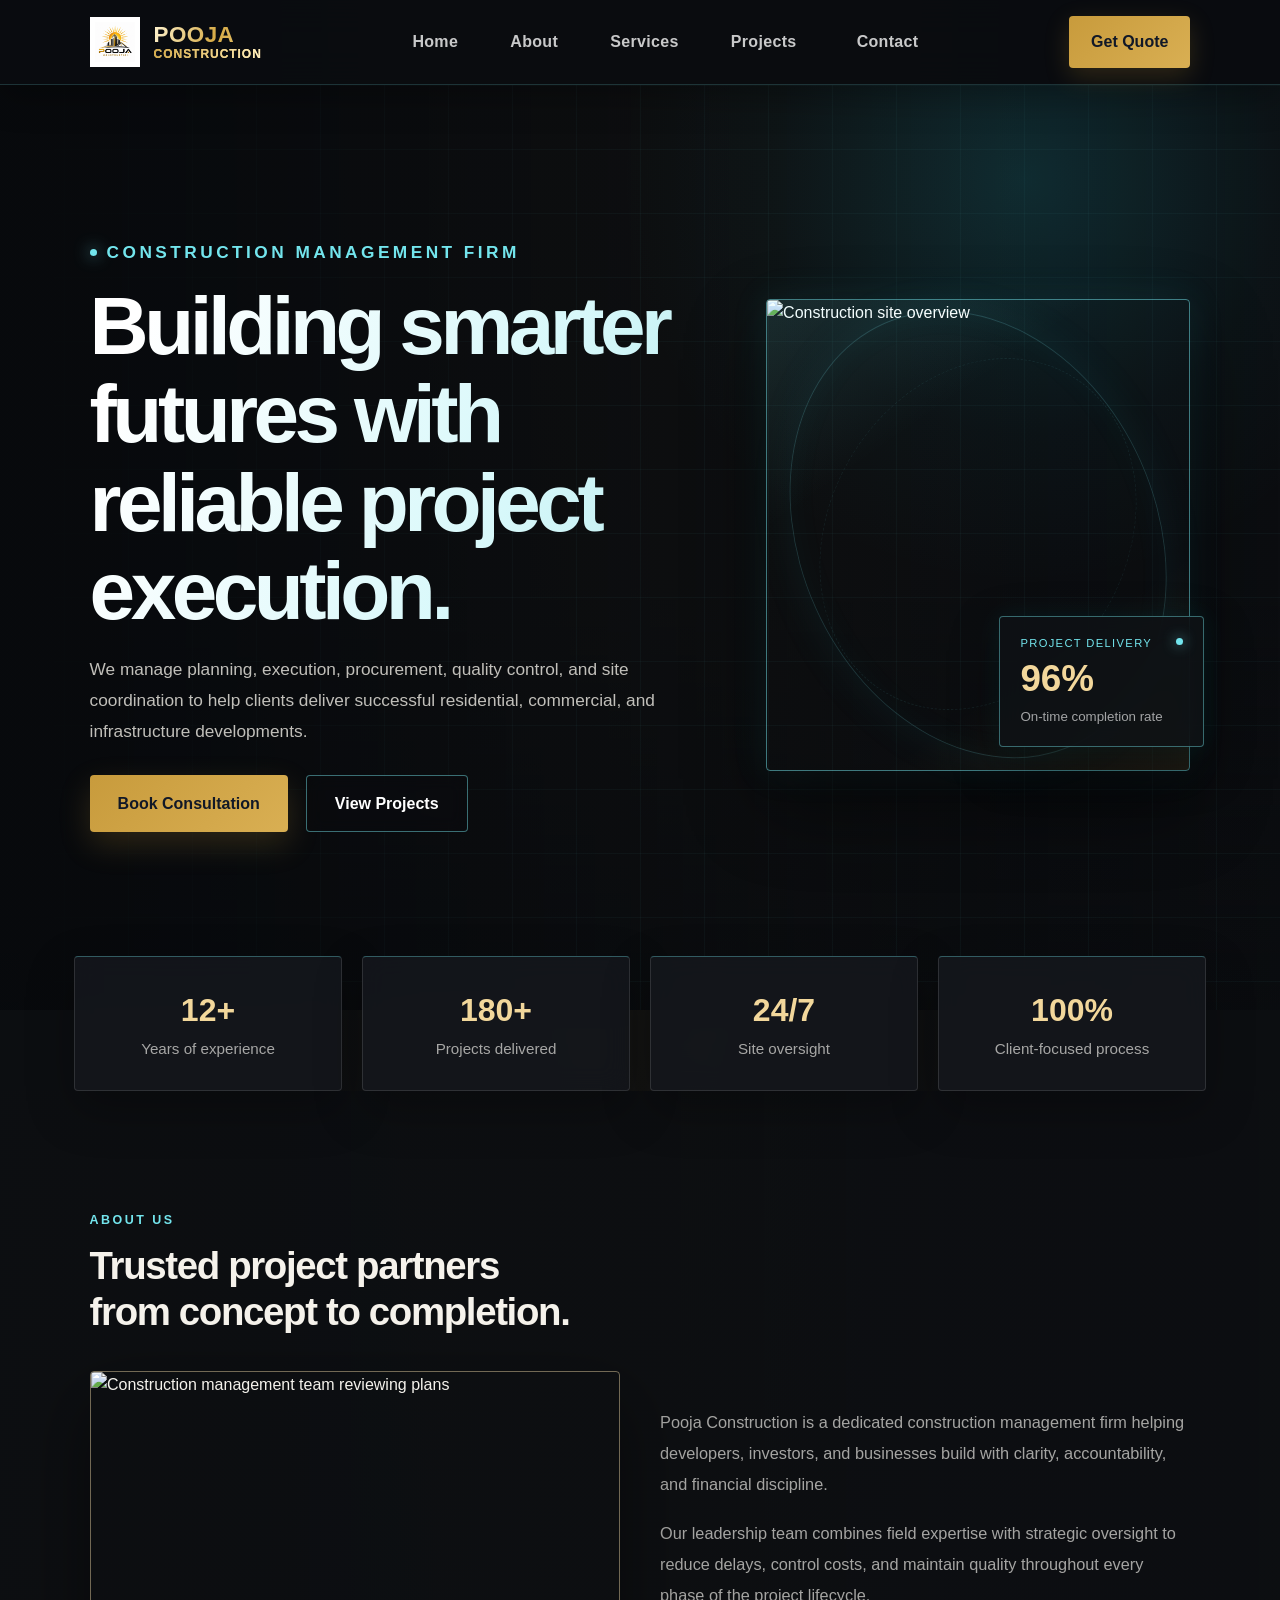
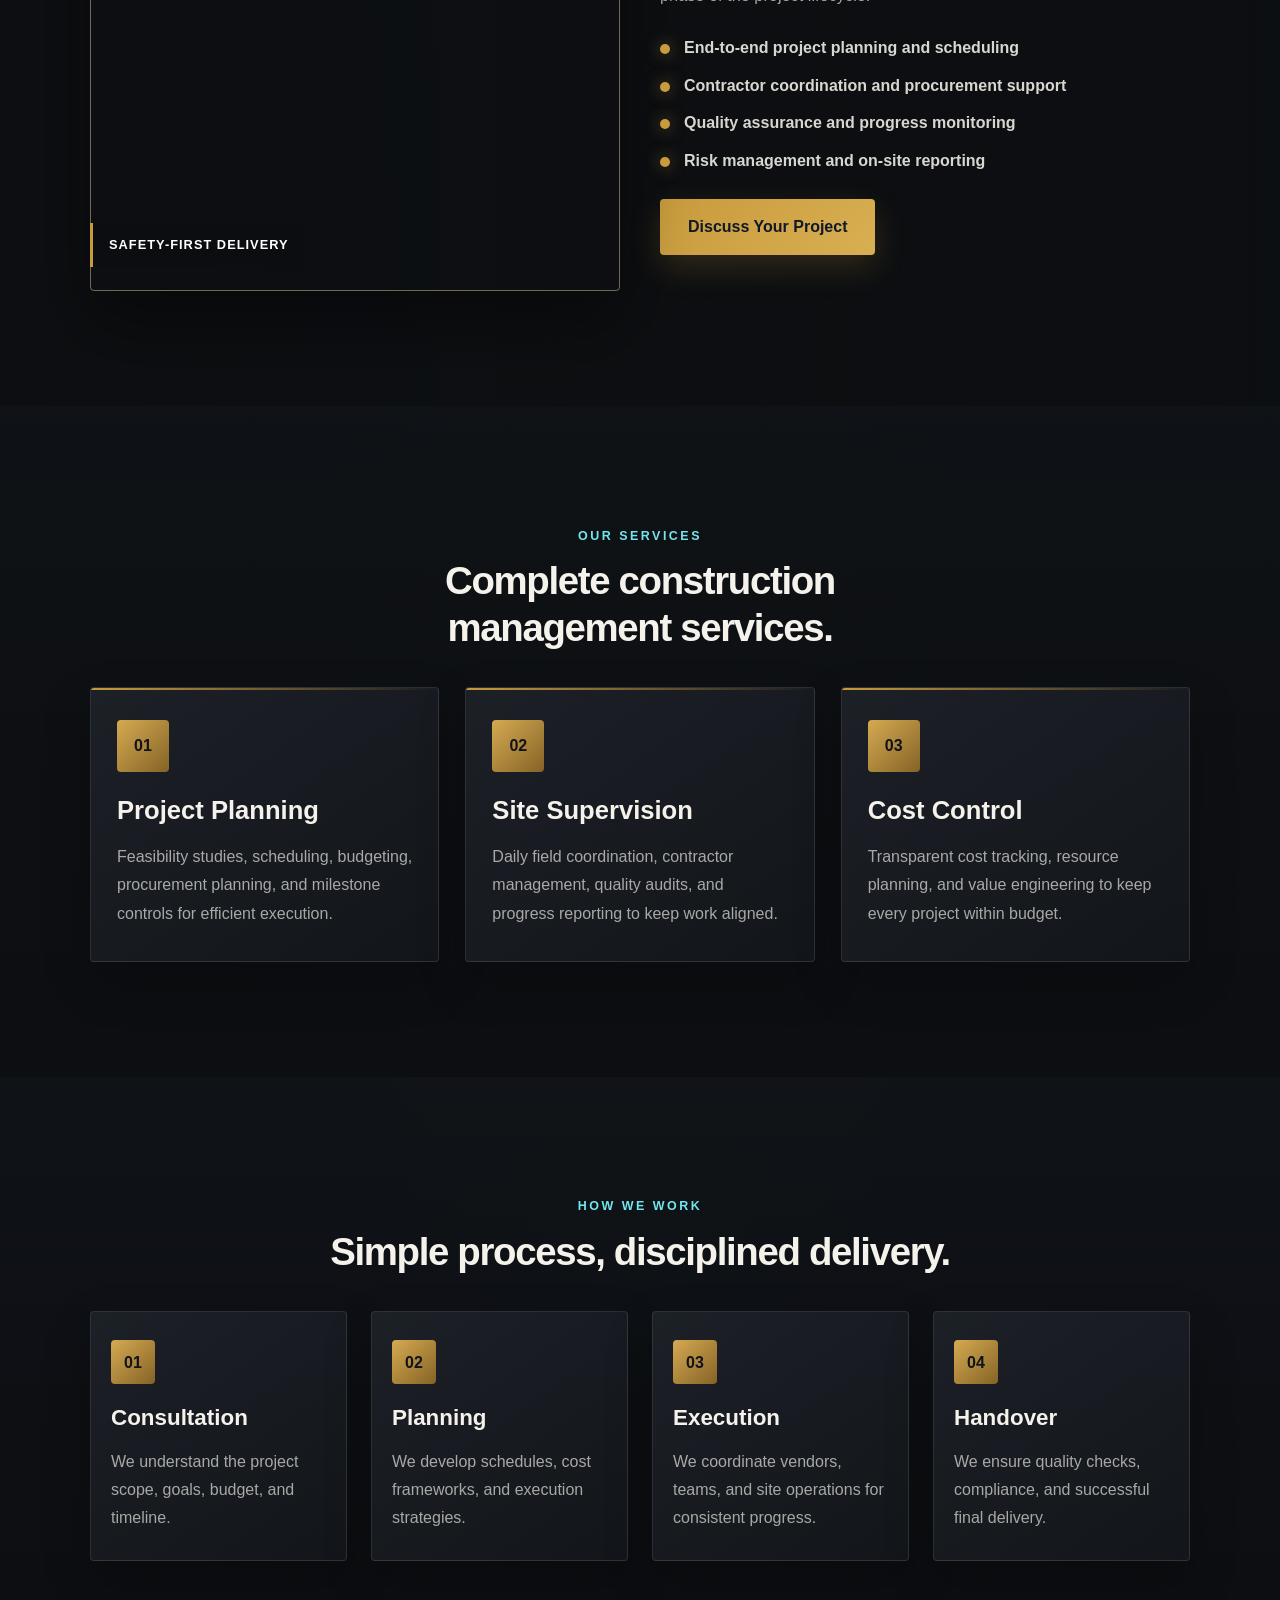
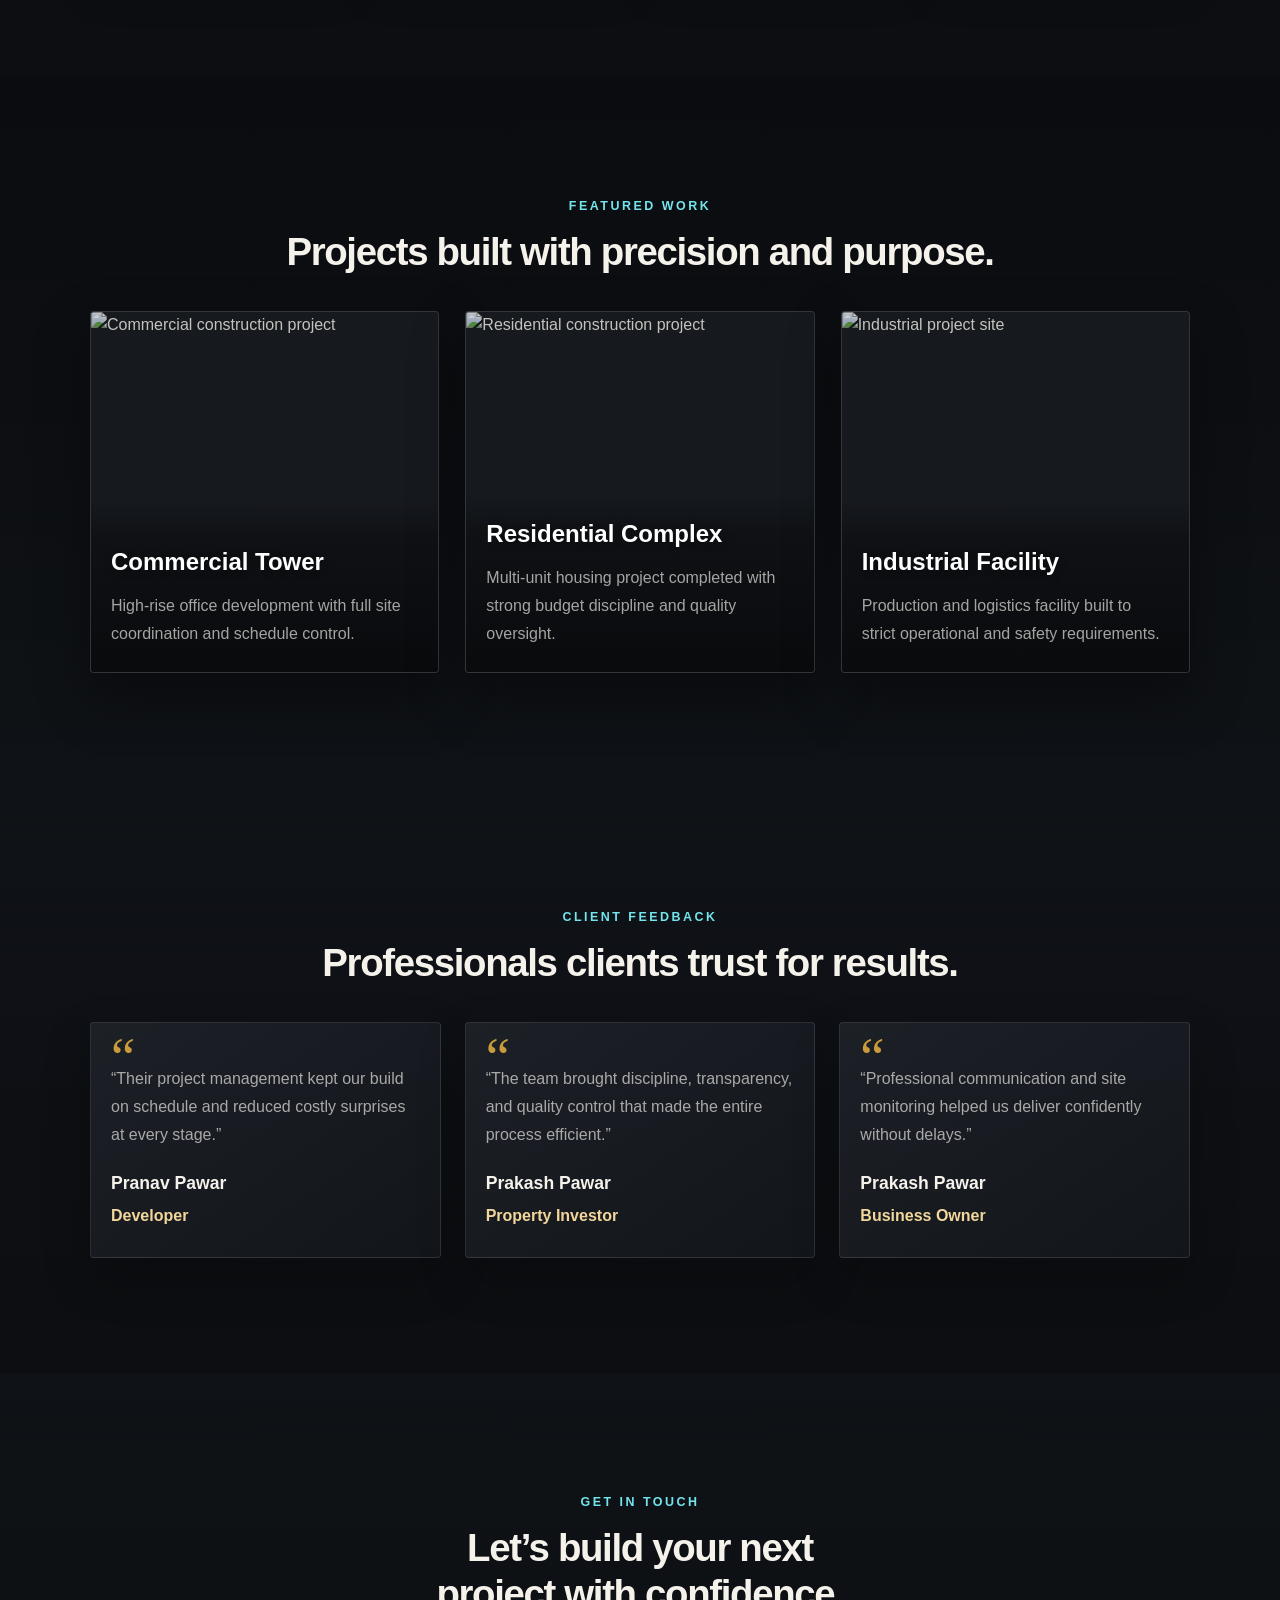
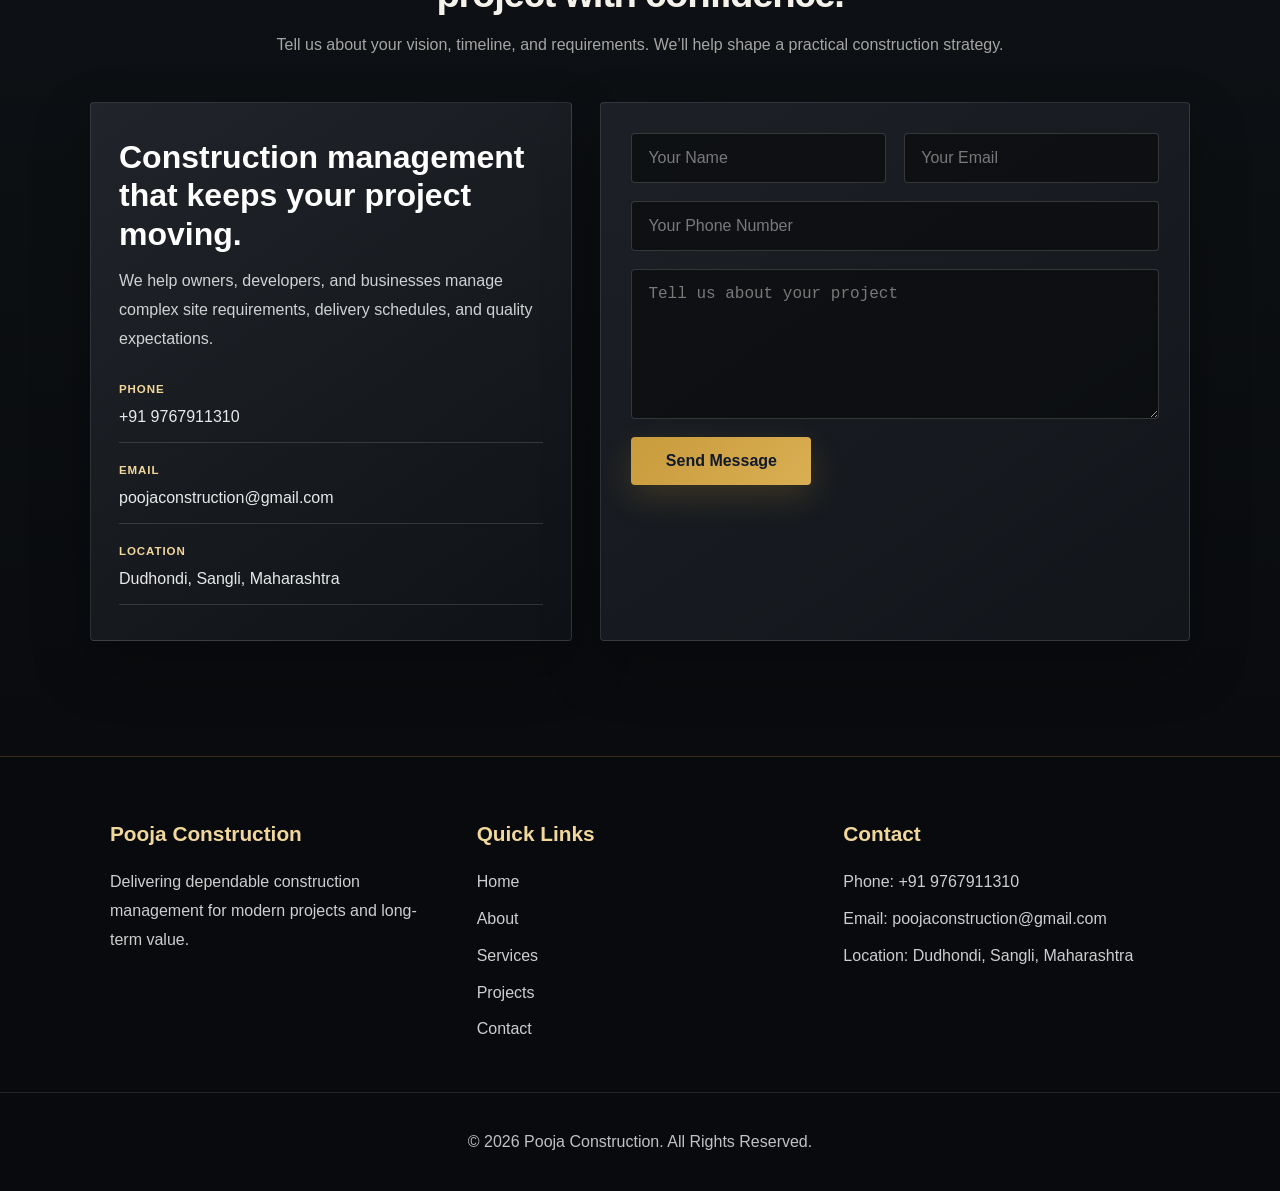
==== commit f268c4a2: "hover" ====
--- a/index.html
+++ b/index.html
@@ -9,7 +9,7 @@
     <link rel="stylesheet" href="css/style.css">
 </head>
 
-<body>
+<body class="home-page">
 <header>
     <div class="logo-section">
         <img src="./images/logo.png" alt="Pooja Construction Logo" class="logo">
--- a/css/style.css
+++ b/css/style.css
@@ -1,13 +1,13 @@
 :root {
-    --bg: #f4f1eb;
-    --panel: #ffffff;
-    --dark: #111827;
-    --dark-2: #1f2937;
-    --muted: #5f6977;
-    --line: #e5e7eb;
+    --bg: #0c0e11;
+    --panel: #171a1f;
+    --dark: #111318;
+    --dark-2: #20242b;
+    --muted: #b0b3b8;
+    --line: rgba(255, 255, 255, 0.12);
     --gold: #c89b3c;
     --gold-soft: #f2d79b;
-    --shadow: 0 20px 45px rgba(15, 23, 42, 0.08);
+    --shadow: 0 24px 60px rgba(0, 0, 0, 0.32);
 }
 
 * {
@@ -104,7 +104,7 @@
     gap: 28px;
 }
 
-nav a, .dropdown-trigger {
+nav > a, .dropdown-trigger {
     color: rgba(255, 255, 255, 0.85);
     font-weight: 600;
     position: relative;
@@ -117,7 +117,7 @@
     background: none;
 }
 
-nav a::before, .dropdown-trigger::before {
+nav > a::before, .dropdown-trigger::before {
     content: "";
     position: absolute;
     bottom: 0;
@@ -128,7 +128,7 @@
     transition: width 0.4s cubic-bezier(0.34, 1.56, 0.64, 1);
 }
 
-nav a::after, .dropdown-trigger::after {
+nav > a::after, .dropdown-trigger::after {
     content: "";
     position: absolute;
     inset: 0;
@@ -139,16 +139,16 @@
     z-index: -1;
 }
 
-nav a:hover, .dropdown-trigger:hover {
+nav > a:hover, .dropdown-trigger:hover {
     color: var(--gold-soft);
     transform: translateY(-2px);
 }
 
-nav a:hover::before, .dropdown-trigger:hover::before {
+nav > a:hover::before, .dropdown-trigger:hover::before {
     width: 100%;
 }
 
-nav a:hover::after, .dropdown-trigger:hover::after {
+nav > a:hover::after, .dropdown-trigger:hover::after {
     opacity: 1;
 }
 
@@ -209,7 +209,7 @@
 }
 
 .dropdown-item:hover {
-    background: rgba(200, 155, 60, 0.15);
+    background: rgba(200, 155, 60, 0.24);
     color: var(--gold-soft);
     padding-left: 24px;
 }
@@ -669,6 +669,7 @@
 }
 
 .project-card {
+    position: relative;
     overflow: hidden;
     background: linear-gradient(135deg, rgba(255, 255, 255, 0.98) 0%, rgba(245, 240, 255, 0.5) 100%);
     border-radius: 22px;
@@ -679,7 +680,7 @@
 
 .project-card:hover {
     border-color: var(--gold);
-    box-shadow: 0 20px 40px rgba(200, 155, 60, 0.2);
+    box-shadow: 0 20px 40px rgba(213, 168, 73, 0.2);
     transform: translateY(-6px);
 }
 
@@ -687,15 +688,40 @@
     width: 100%;
     height: 280px;
     object-fit: cover;
+    transition: transform 0.4s ease, filter 0.4s ease;
+}
+
+.project-card:hover img {
+    transform: scale(1.06);
+    filter: saturate(1.1) brightness(0.82);
 }
 
 .project-info {
+    position: absolute;
+    left: 0;
+    right: 0;
+    bottom: 0;
     padding: 22px 20px 24px;
+    background: linear-gradient(180deg, rgba(17, 24, 39, 0) 0%, rgba(17, 24, 39, 0.9) 100%);
+    transform: translateY(62%);
+    opacity: 0;
+    transition: transform 0.35s ease, opacity 0.35s ease;
+}
+
+.project-card:hover .project-info {
+    transform: translateY(0);
+    opacity: 1;
 }
 
 .project-info h3 {
     margin: 0 0 10px;
     font-size: 1.5rem;
+    color: #fff;
+    text-shadow: 0 2px 8px rgba(0, 0, 0, 0.3);
+}
+
+.project-info p {
+    color: rgba(255, 255, 255, 0.82);
 }
 
 .testimonial-grid {
@@ -1234,4 +1260,738 @@
     height: 45px;
     width: auto;
     display: block;
+}
+
+/* Cinematic site theme */
+body {
+    background:
+        radial-gradient(ellipse at 50% -20%, rgba(200, 155, 60, 0.08), transparent 48%),
+        var(--bg);
+    color: #f5f2eb;
+}
+
+header {
+    padding-top: 16px;
+    padding-bottom: 16px;
+    background: rgba(10, 12, 15, 0.88);
+    backdrop-filter: blur(18px);
+    border-bottom: 1px solid rgba(255, 255, 255, 0.08);
+    box-shadow: 0 12px 35px rgba(0, 0, 0, 0.28);
+}
+
+.logo img {
+    width: 52px;
+    height: 52px;
+    object-fit: contain;
+}
+
+.company-name {
+    background: linear-gradient(110deg, #fff4d0, #d5a944 55%, #f5d992);
+    -webkit-background-clip: text;
+    background-clip: text;
+}
+
+.company-name span {
+    background: linear-gradient(90deg, #d5a944, #fff0c1);
+    -webkit-background-clip: text;
+    background-clip: text;
+}
+
+nav {
+    gap: clamp(12px, 2.2vw, 32px);
+}
+
+nav > a,
+.dropdown-trigger {
+    color: rgba(255, 255, 255, 0.78);
+    letter-spacing: 0.02em;
+}
+
+.nav-cta {
+    border-radius: 4px;
+    padding: 13px 22px;
+    flex-shrink: 0;
+    white-space: nowrap;
+    box-shadow: 0 8px 26px rgba(200, 155, 60, 0.2);
+}
+
+section {
+    padding: clamp(76px, 9vw, 124px) 7%;
+    scroll-margin-top: 88px;
+}
+
+.hero {
+    min-height: min(780px, calc(100svh - 84px));
+    padding-top: clamp(78px, 10vw, 140px);
+    padding-bottom: clamp(90px, 12vw, 160px);
+    background:
+        linear-gradient(90deg, rgba(7, 9, 12, 0.95) 0%, rgba(9, 11, 14, 0.76) 48%, rgba(9, 11, 14, 0.36) 100%),
+        linear-gradient(0deg, rgba(9, 11, 14, 0.72), transparent 46%),
+        url("https://images.unsplash.com/photo-1541976520773-b146fe66f9dd?auto=format&fit=crop&w=1600&q=80") center/cover no-repeat;
+    overflow: hidden;
+}
+
+.hero-content {
+    position: relative;
+    z-index: 1;
+}
+
+.eyebrow,
+.section-tag {
+    color: var(--gold-soft);
+    letter-spacing: 0.2em;
+}
+
+.hero h1 {
+    max-width: 760px;
+    font-size: clamp(3rem, 6.4vw, 6.2rem);
+    font-weight: 650;
+    letter-spacing: -0.055em;
+    text-wrap: balance;
+}
+
+.hero p {
+    color: rgba(245, 242, 235, 0.78);
+}
+
+.hero-button,
+.about-button,
+.contact-form button,
+.modal-button {
+    border-radius: 4px;
+    box-shadow: 0 12px 32px rgba(200, 155, 60, 0.2);
+    transition: transform 0.25s ease, box-shadow 0.25s ease, filter 0.25s ease;
+}
+
+.hero-button:hover,
+.about-button:hover,
+.contact-form button:hover,
+.modal-button:hover {
+    transform: translateY(-3px);
+    box-shadow: 0 16px 38px rgba(200, 155, 60, 0.32);
+    filter: brightness(1.08);
+}
+
+.hero-button.secondary {
+    background: rgba(12, 14, 17, 0.28);
+    border-color: rgba(255, 255, 255, 0.34);
+    backdrop-filter: blur(8px);
+}
+
+.main-card {
+    border: 1px solid rgba(255, 255, 255, 0.22);
+    border-radius: 4px;
+    transform: rotate(0);
+    box-shadow: 0 34px 80px rgba(0, 0, 0, 0.48);
+}
+
+.main-card img {
+    filter: saturate(0.78) contrast(1.08);
+}
+
+.floating-card {
+    right: -14px;
+    bottom: 24px;
+    background: rgba(15, 18, 22, 0.86);
+    color: #f5f2eb;
+    border: 1px solid rgba(242, 215, 155, 0.42);
+    border-radius: 4px;
+    backdrop-filter: blur(14px);
+}
+
+.floating-card span,
+.floating-card small {
+    color: rgba(255, 255, 255, 0.62);
+}
+
+.floating-card strong {
+    color: var(--gold-soft);
+}
+
+.stats {
+    max-width: 1180px;
+    margin-top: -54px;
+    padding: 0 24px;
+}
+
+.stat-item {
+    background: rgba(20, 23, 28, 0.9);
+    border: 1px solid rgba(255, 255, 255, 0.12);
+    border-radius: 4px;
+    box-shadow: 0 18px 48px rgba(0, 0, 0, 0.28);
+    backdrop-filter: blur(12px);
+}
+
+.stat-item:hover {
+    background: #1c2026;
+}
+
+.stat-item strong,
+.section-heading h2,
+.about h2,
+.services h2,
+.contact h2,
+.page-copy h2 {
+    color: #f5f2eb;
+}
+
+.stat-item strong {
+    color: var(--gold-soft);
+}
+
+.stat-item span,
+.about-text p,
+.service-card p,
+.process-step p,
+.testimonial-card p,
+.project-info p,
+.contact-intro,
+.page-copy p,
+.value-card p,
+.mission-box p {
+    color: rgba(238, 236, 231, 0.68);
+}
+
+.section-heading h2,
+.about h2,
+.services h2,
+.contact h2,
+.page-copy h2 {
+    text-wrap: balance;
+    letter-spacing: -0.035em;
+}
+
+.about,
+.services,
+.process,
+.testimonials,
+.projects,
+.contact,
+.page-section {
+    background-color: #111419;
+    color: #f5f2eb;
+}
+
+.about {
+    background:
+        linear-gradient(90deg, rgba(12, 14, 17, 0.94), rgba(12, 14, 17, 0.82)),
+        url("https://images.unsplash.com/photo-1552664730-d307ca884978?auto=format&fit=crop&w=1600&q=80") center/cover fixed;
+}
+
+.services {
+    background:
+        linear-gradient(180deg, rgba(15, 18, 22, 0.92), rgba(12, 14, 17, 0.97)),
+        url("https://images.unsplash.com/photo-1454165804606-c3d57bc86b40?auto=format&fit=crop&w=1600&q=80") center/cover fixed;
+}
+
+.process,
+.testimonials,
+.page-section {
+    background:
+        linear-gradient(180deg, rgba(16, 19, 23, 0.96), rgba(12, 14, 17, 0.98)),
+        url("https://images.unsplash.com/photo-1552664730-d307ca884978?auto=format&fit=crop&w=1600&q=80") center/cover fixed;
+}
+
+.projects {
+    background:
+        linear-gradient(180deg, rgba(10, 12, 15, 0.94), rgba(15, 18, 22, 0.98)),
+        url("https://images.unsplash.com/photo-1504307651254-35680f356dfd?auto=format&fit=crop&w=1600&q=80") center/cover fixed;
+}
+
+.contact {
+    background:
+        linear-gradient(180deg, rgba(15, 18, 22, 0.94), rgba(9, 11, 14, 0.98)),
+        url("https://images.unsplash.com/photo-1552664730-d307ca884978?auto=format&fit=crop&w=1600&q=80") center/cover fixed;
+}
+
+.about-image img,
+.page-image-wrap img {
+    border: 1px solid rgba(242, 215, 155, 0.45);
+    border-radius: 4px;
+    box-shadow: 0 30px 70px rgba(0, 0, 0, 0.42);
+    filter: saturate(0.82);
+}
+
+.badge {
+    left: 0;
+    bottom: 24px;
+    background: rgba(12, 14, 17, 0.88);
+    border-left: 3px solid var(--gold);
+    border-radius: 0 4px 4px 0;
+    backdrop-filter: blur(10px);
+}
+
+.feature-list li {
+    color: rgba(245, 242, 235, 0.88);
+}
+
+.feature-list li::before {
+    box-shadow: 0 0 16px rgba(200, 155, 60, 0.55);
+}
+
+.service-card,
+.process-step,
+.testimonial-card,
+.value-card,
+.mission-box {
+    background: linear-gradient(145deg, rgba(30, 34, 40, 0.94), rgba(19, 22, 27, 0.96));
+    border: 1px solid rgba(255, 255, 255, 0.1);
+    border-radius: 4px;
+    box-shadow: 0 20px 48px rgba(0, 0, 0, 0.24);
+}
+
+.service-card:hover,
+.process-step:hover,
+.testimonial-card:hover,
+.value-card:hover,
+.mission-box:hover {
+    background: linear-gradient(145deg, #252a31, #191c21);
+    border-color: rgba(200, 155, 60, 0.55);
+    box-shadow: 0 24px 54px rgba(0, 0, 0, 0.36);
+}
+
+.service-card::before {
+    opacity: 1;
+    height: 2px;
+}
+
+.service-icon,
+.process-step span {
+    background: linear-gradient(135deg, #d6aa52, #846326);
+    color: #111318;
+    border-radius: 4px;
+}
+
+.service-card h3,
+.process-step h3,
+.testimonial-card h4,
+.value-card h3 {
+    color: #f5f2eb;
+}
+
+.project-card {
+    background: #16191e;
+    border: 1px solid rgba(255, 255, 255, 0.12);
+    border-radius: 4px;
+    box-shadow: 0 24px 54px rgba(0, 0, 0, 0.34);
+}
+
+.project-card img {
+    height: 360px;
+    filter: saturate(0.78) brightness(0.8);
+}
+
+.project-card:hover img {
+    filter: saturate(0.95) brightness(0.72);
+}
+
+.project-info {
+    min-height: 48%;
+    display: flex;
+    flex-direction: column;
+    justify-content: flex-end;
+    background: linear-gradient(180deg, transparent 0%, rgba(8, 10, 12, 0.5) 22%, rgba(8, 10, 12, 0.96) 100%);
+    transform: translateY(0);
+    opacity: 1;
+}
+
+.project-info h3 {
+    color: #fff;
+}
+
+.testimonial-card {
+    position: relative;
+    padding-top: 42px;
+}
+
+.testimonial-card::before {
+    content: "“";
+    position: absolute;
+    top: 8px;
+    left: 20px;
+    color: var(--gold);
+    font-family: Georgia, serif;
+    font-size: 3.4rem;
+    line-height: 1;
+}
+
+.testimonial-card span {
+    color: var(--gold-soft);
+}
+
+.contact-info,
+.contact-form {
+    border: 1px solid rgba(255, 255, 255, 0.12);
+    border-radius: 4px;
+    box-shadow: 0 24px 58px rgba(0, 0, 0, 0.3);
+}
+
+.contact-info {
+    background: linear-gradient(145deg, rgba(34, 38, 44, 0.96), rgba(15, 18, 22, 0.98));
+}
+
+.contact-form {
+    background: linear-gradient(145deg, rgba(30, 34, 40, 0.96), rgba(18, 21, 26, 0.98)) !important;
+}
+
+.contact-form input,
+.contact-form textarea {
+    background: rgba(10, 12, 15, 0.72);
+    color: #f5f2eb;
+    border: 1px solid rgba(255, 255, 255, 0.16);
+    border-radius: 4px;
+}
+
+.contact-form input::placeholder,
+.contact-form textarea::placeholder {
+    color: rgba(238, 236, 231, 0.48);
+}
+
+.contact-form input:focus,
+.contact-form textarea:focus {
+    background: rgba(10, 12, 15, 0.92);
+}
+
+.page-hero {
+    min-height: min(560px, 72svh);
+    background:
+        linear-gradient(90deg, rgba(7, 9, 12, 0.9), rgba(7, 9, 12, 0.42)),
+        linear-gradient(0deg, rgba(7, 9, 12, 0.45), transparent 50%),
+        url("https://images.unsplash.com/photo-1504307651254-35680f356dfd?auto=format&fit=crop&w=1600&q=80") center/cover no-repeat;
+}
+
+.page-hero-content h1 {
+    font-size: clamp(2.7rem, 5.5vw, 5rem);
+    letter-spacing: -0.045em;
+    text-wrap: balance;
+}
+
+.page-hero-content p {
+    color: rgba(245, 242, 235, 0.72);
+}
+
+.alt-section {
+    background:
+        linear-gradient(180deg, rgba(24, 27, 32, 0.98), rgba(15, 18, 22, 0.98));
+}
+
+.mission-box {
+    border-color: rgba(200, 155, 60, 0.34);
+}
+
+.dropdown-menu {
+    background: rgba(15, 18, 22, 0.98);
+    backdrop-filter: blur(16px);
+}
+
+footer {
+    background: #080a0d;
+    border-top: 1px solid rgba(200, 155, 60, 0.24);
+}
+
+.footer-section h3 {
+    color: var(--gold-soft);
+}
+
+.footer-bottom {
+    border-top-color: rgba(255, 255, 255, 0.1);
+}
+
+.thank-you-modal {
+    background: rgba(3, 5, 7, 0.78);
+    backdrop-filter: blur(10px);
+}
+
+.modal-content {
+    background: linear-gradient(145deg, #24282e, #13161a);
+    border: 1px solid rgba(242, 215, 155, 0.42);
+    border-radius: 4px;
+    color: #f5f2eb;
+}
+
+.modal-content h2 {
+    color: #f5f2eb;
+}
+
+.modal-content p {
+    color: rgba(238, 236, 231, 0.7);
+}
+
+a:focus-visible,
+button:focus-visible,
+input:focus-visible,
+textarea:focus-visible {
+    outline: 2px solid var(--gold-soft);
+    outline-offset: 4px;
+}
+
+@media (max-width: 768px) {
+    header {
+        padding: 14px 18px;
+    }
+
+    section {
+        padding: 76px 22px;
+    }
+
+    .hero {
+        min-height: auto;
+        background-position: 58% center;
+    }
+
+    .hero-visual {
+        min-height: 330px;
+    }
+
+    .main-card img {
+        height: 340px;
+    }
+
+    .floating-card {
+        right: 0;
+    }
+
+    .stats {
+        margin-top: -32px;
+        padding: 0 18px;
+    }
+
+    .project-card img {
+        height: 320px;
+    }
+
+    .about,
+    .services,
+    .process,
+    .testimonials,
+    .projects,
+    .contact,
+    .page-section {
+        background-attachment: scroll;
+    }
+}
+
+@media (prefers-reduced-motion: reduce) {
+    html {
+        scroll-behavior: auto;
+    }
+
+    *,
+    *::before,
+    *::after {
+        animation-duration: 0.01ms !important;
+        animation-iteration-count: 1 !important;
+        scroll-behavior: auto !important;
+        transition-duration: 0.01ms !important;
+    }
+}
+
+.home-page {
+    --signal: #73e5ed;
+    --signal-soft: rgba(115, 229, 237, 0.16);
+}
+
+.home-page header {
+    border-bottom-color: rgba(115, 229, 237, 0.18);
+}
+
+.home-page .hero {
+    isolation: isolate;
+}
+
+.home-page .hero::before {
+    content: "";
+    position: absolute;
+    inset: 0;
+    z-index: 0;
+    pointer-events: none;
+    opacity: 0.52;
+    background-image:
+        linear-gradient(rgba(115, 229, 237, 0.075) 1px, transparent 1px),
+        linear-gradient(90deg, rgba(115, 229, 237, 0.075) 1px, transparent 1px);
+    background-size: 64px 64px;
+    mask-image: linear-gradient(90deg, transparent 0%, #000 48%, #000 100%);
+}
+
+.home-page .hero::after {
+    content: "";
+    position: absolute;
+    z-index: 0;
+    top: -34%;
+    right: -12%;
+    width: min(68vw, 820px);
+    aspect-ratio: 1;
+    border-radius: 50%;
+    pointer-events: none;
+    background: radial-gradient(circle, rgba(37, 183, 199, 0.18), rgba(37, 183, 199, 0.035) 44%, transparent 70%);
+    animation: ambient-drift 14s ease-in-out infinite alternate;
+}
+
+.home-page .hero-content,
+.home-page .hero-visual {
+    z-index: 1;
+}
+
+.home-page .eyebrow {
+    display: flex;
+    align-items: center;
+    gap: 10px;
+    color: var(--signal);
+}
+
+.home-page .eyebrow::before {
+    content: "";
+    width: 7px;
+    height: 7px;
+    flex: 0 0 7px;
+    border-radius: 50%;
+    background: var(--signal);
+    box-shadow: 0 0 16px rgba(115, 229, 237, 0.85);
+}
+
+.home-page .hero h1 {
+    background: linear-gradient(112deg, #fff 8%, #d7f8fa 65%, #b4e9ec);
+    -webkit-background-clip: text;
+    background-clip: text;
+    color: transparent;
+}
+
+.home-page .hero-visual {
+    isolation: isolate;
+}
+
+.home-page .hero-visual::before,
+.home-page .hero-visual::after {
+    content: "";
+    position: absolute;
+    z-index: -1;
+    pointer-events: none;
+    border: 1px solid rgba(115, 229, 237, 0.2);
+    border-radius: 50%;
+}
+
+.home-page .hero-visual::before {
+    inset: 1% -4%;
+    transform: rotate(-24deg) scaleX(0.78);
+    box-shadow: 0 0 50px rgba(54, 194, 206, 0.08), inset 0 0 40px rgba(54, 194, 206, 0.04);
+    animation: orbit-breathe 9s ease-in-out infinite alternate;
+}
+
+.home-page .hero-visual::after {
+    inset: 11% 5%;
+    transform: rotate(30deg) scaleX(0.78);
+    border-style: dashed;
+    opacity: 0.42;
+}
+
+.home-page .main-card {
+    position: relative;
+    border-color: rgba(115, 229, 237, 0.5);
+    box-shadow: 0 34px 80px rgba(0, 0, 0, 0.48), 0 0 36px rgba(41, 185, 198, 0.12);
+}
+
+.home-page .main-card::after {
+    content: "";
+    position: absolute;
+    inset: 0;
+    pointer-events: none;
+    background: linear-gradient(145deg, rgba(115, 229, 237, 0.12), transparent 30%, transparent 72%, rgba(200, 155, 60, 0.1));
+}
+
+.home-page .floating-card {
+    position: absolute;
+    min-width: 205px;
+    border-color: rgba(115, 229, 237, 0.42);
+    box-shadow: 0 18px 48px rgba(0, 0, 0, 0.38), 0 0 28px rgba(41, 185, 198, 0.1);
+}
+
+.home-page .floating-card::before {
+    content: "";
+    position: absolute;
+    top: 21px;
+    right: 20px;
+    width: 7px;
+    height: 7px;
+    border-radius: 50%;
+    background: var(--signal);
+    box-shadow: 0 0 13px rgba(115, 229, 237, 0.8);
+    animation: signal-pulse 2.4s ease-in-out infinite;
+}
+
+.home-page .floating-card span {
+    color: var(--signal);
+}
+
+.home-page .hero-button.secondary {
+    border-color: rgba(115, 229, 237, 0.46);
+}
+
+.home-page .section-tag {
+    color: var(--signal);
+}
+
+.home-page .stat-item {
+    border-top-color: rgba(115, 229, 237, 0.34);
+}
+
+.home-page .stat-item:hover {
+    border-color: rgba(115, 229, 237, 0.5);
+    box-shadow: 0 12px 36px rgba(41, 185, 198, 0.12);
+}
+
+.home-page .project-card:hover {
+    border-color: rgba(115, 229, 237, 0.6);
+    box-shadow: 0 20px 48px rgba(41, 185, 198, 0.14);
+}
+
+@keyframes ambient-drift {
+    from {
+        transform: translate3d(0, -2%, 0) scale(0.94);
+    }
+    to {
+        transform: translate3d(-4%, 4%, 0) scale(1.06);
+    }
+}
+
+@keyframes orbit-breathe {
+    from {
+        opacity: 0.55;
+        transform: rotate(-24deg) scaleX(0.76);
+    }
+    to {
+        opacity: 1;
+        transform: rotate(-18deg) scaleX(0.82);
+    }
+}
+
+@keyframes signal-pulse {
+    50% {
+        opacity: 0.45;
+        box-shadow: 0 0 5px rgba(115, 229, 237, 0.45);
+    }
+}
+
+@media (max-width: 768px) {
+    .home-page .hero::before {
+        opacity: 0.34;
+        background-size: 48px 48px;
+    }
+
+    .home-page .hero::after {
+        width: 100vw;
+        right: -42%;
+    }
+
+    .home-page .hero-visual::before,
+    .home-page .hero-visual::after {
+        inset: 5% -2%;
+    }
+}
+
+@media (prefers-reduced-motion: reduce) {
+    .home-page .hero::after,
+    .home-page .hero-visual::before,
+    .home-page .floating-card::before {
+        animation: none;
+    }
 }
